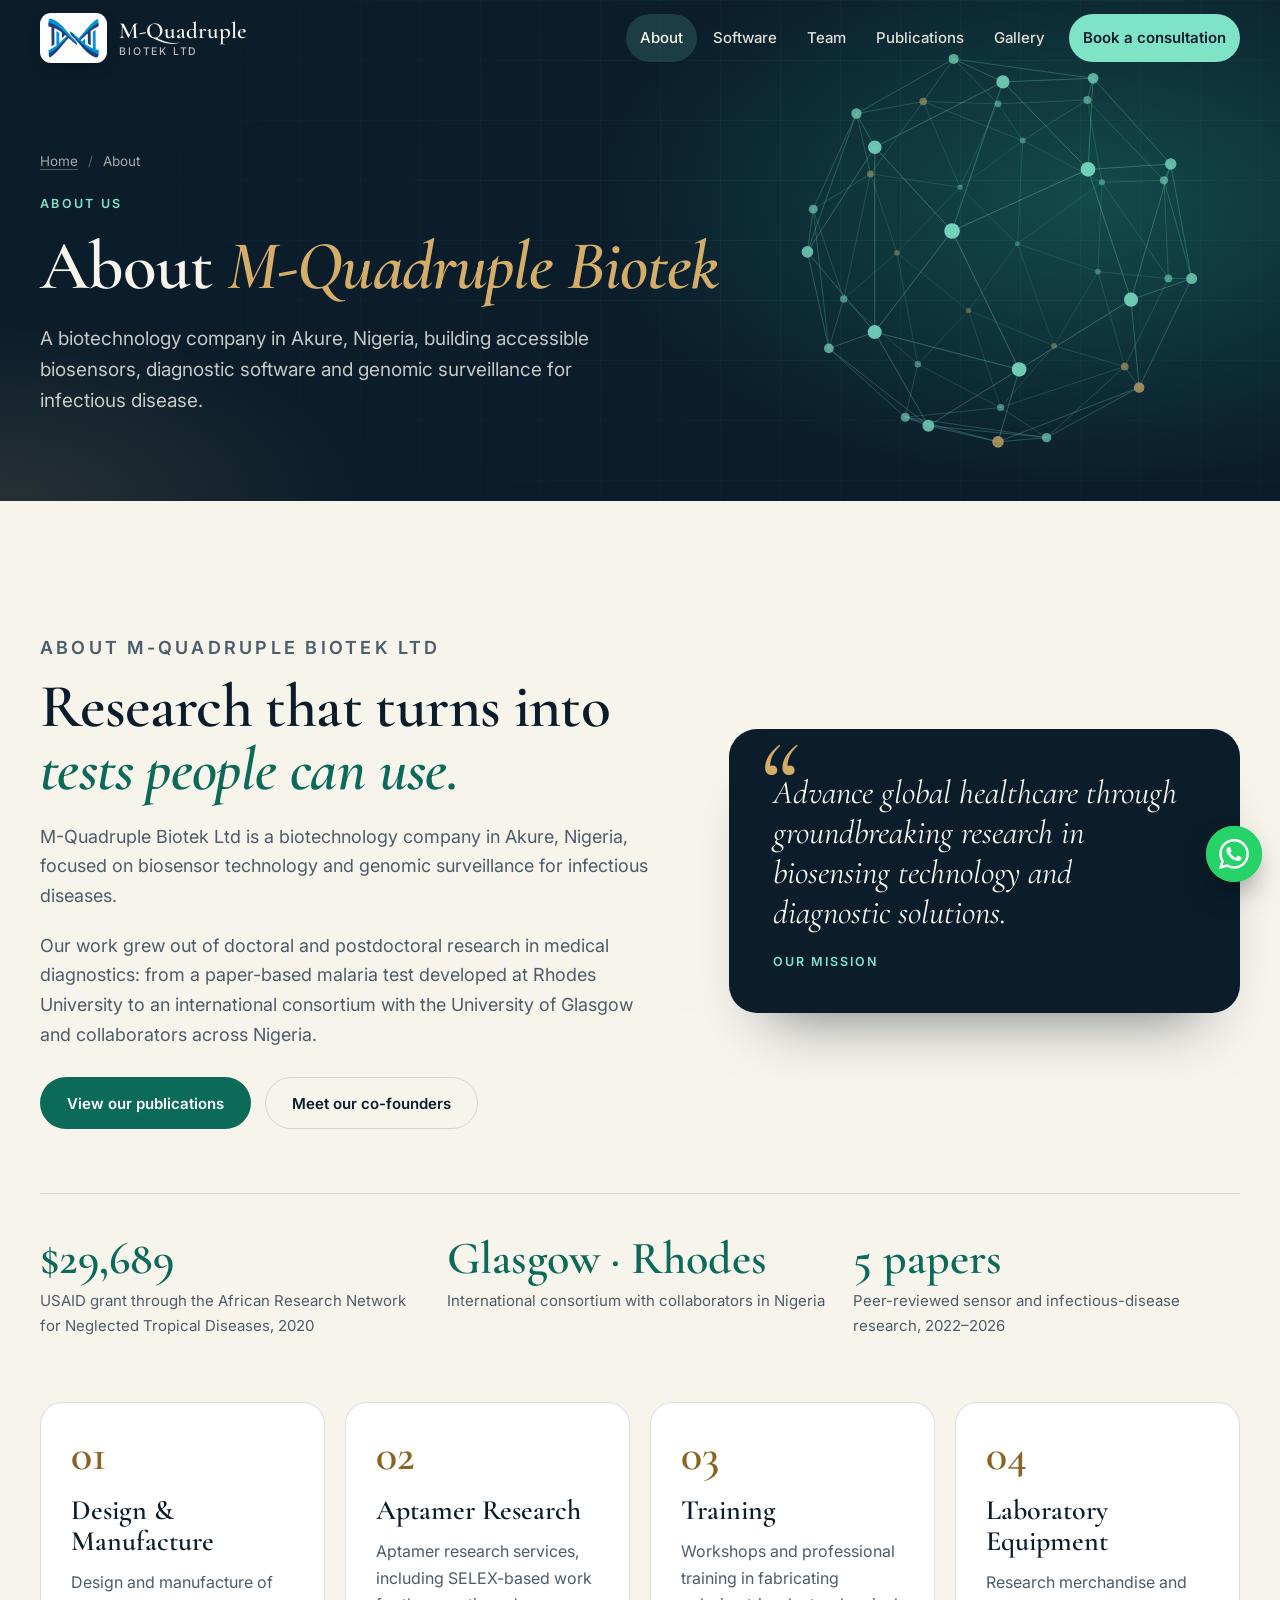
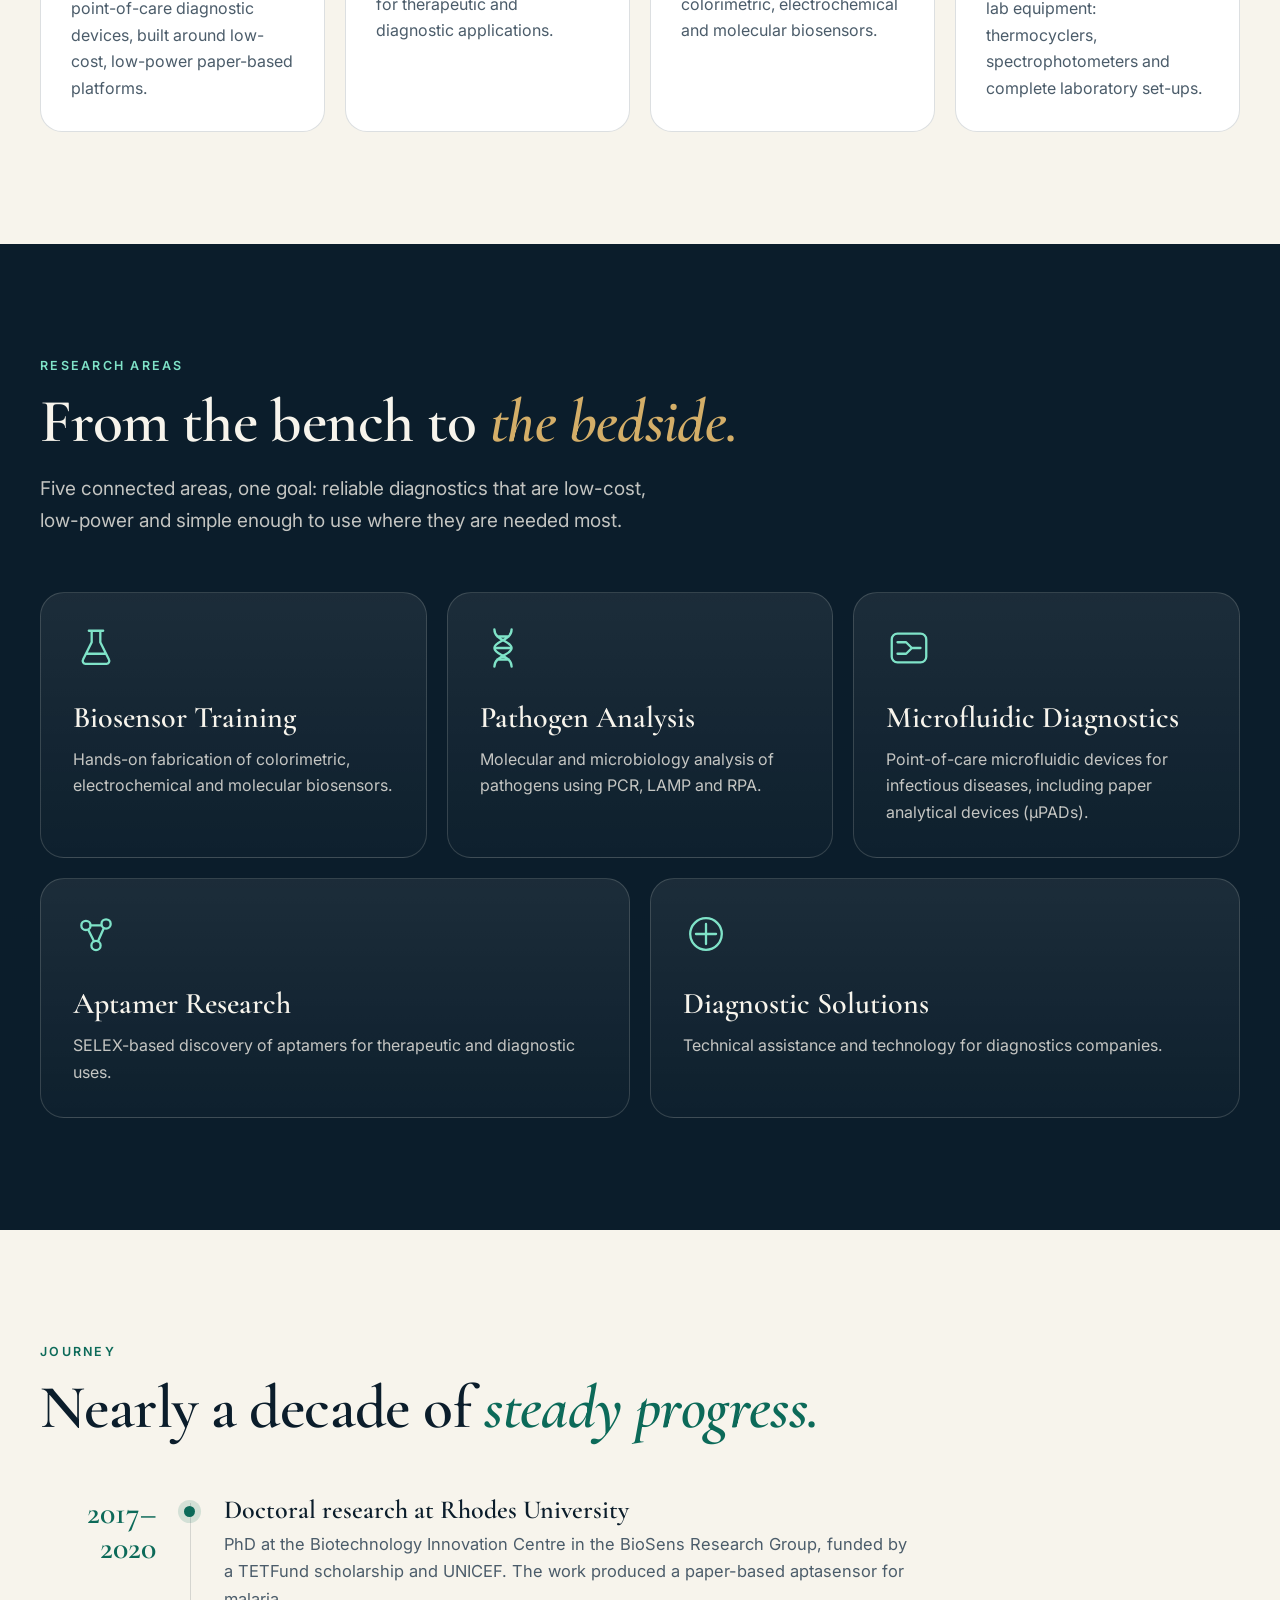
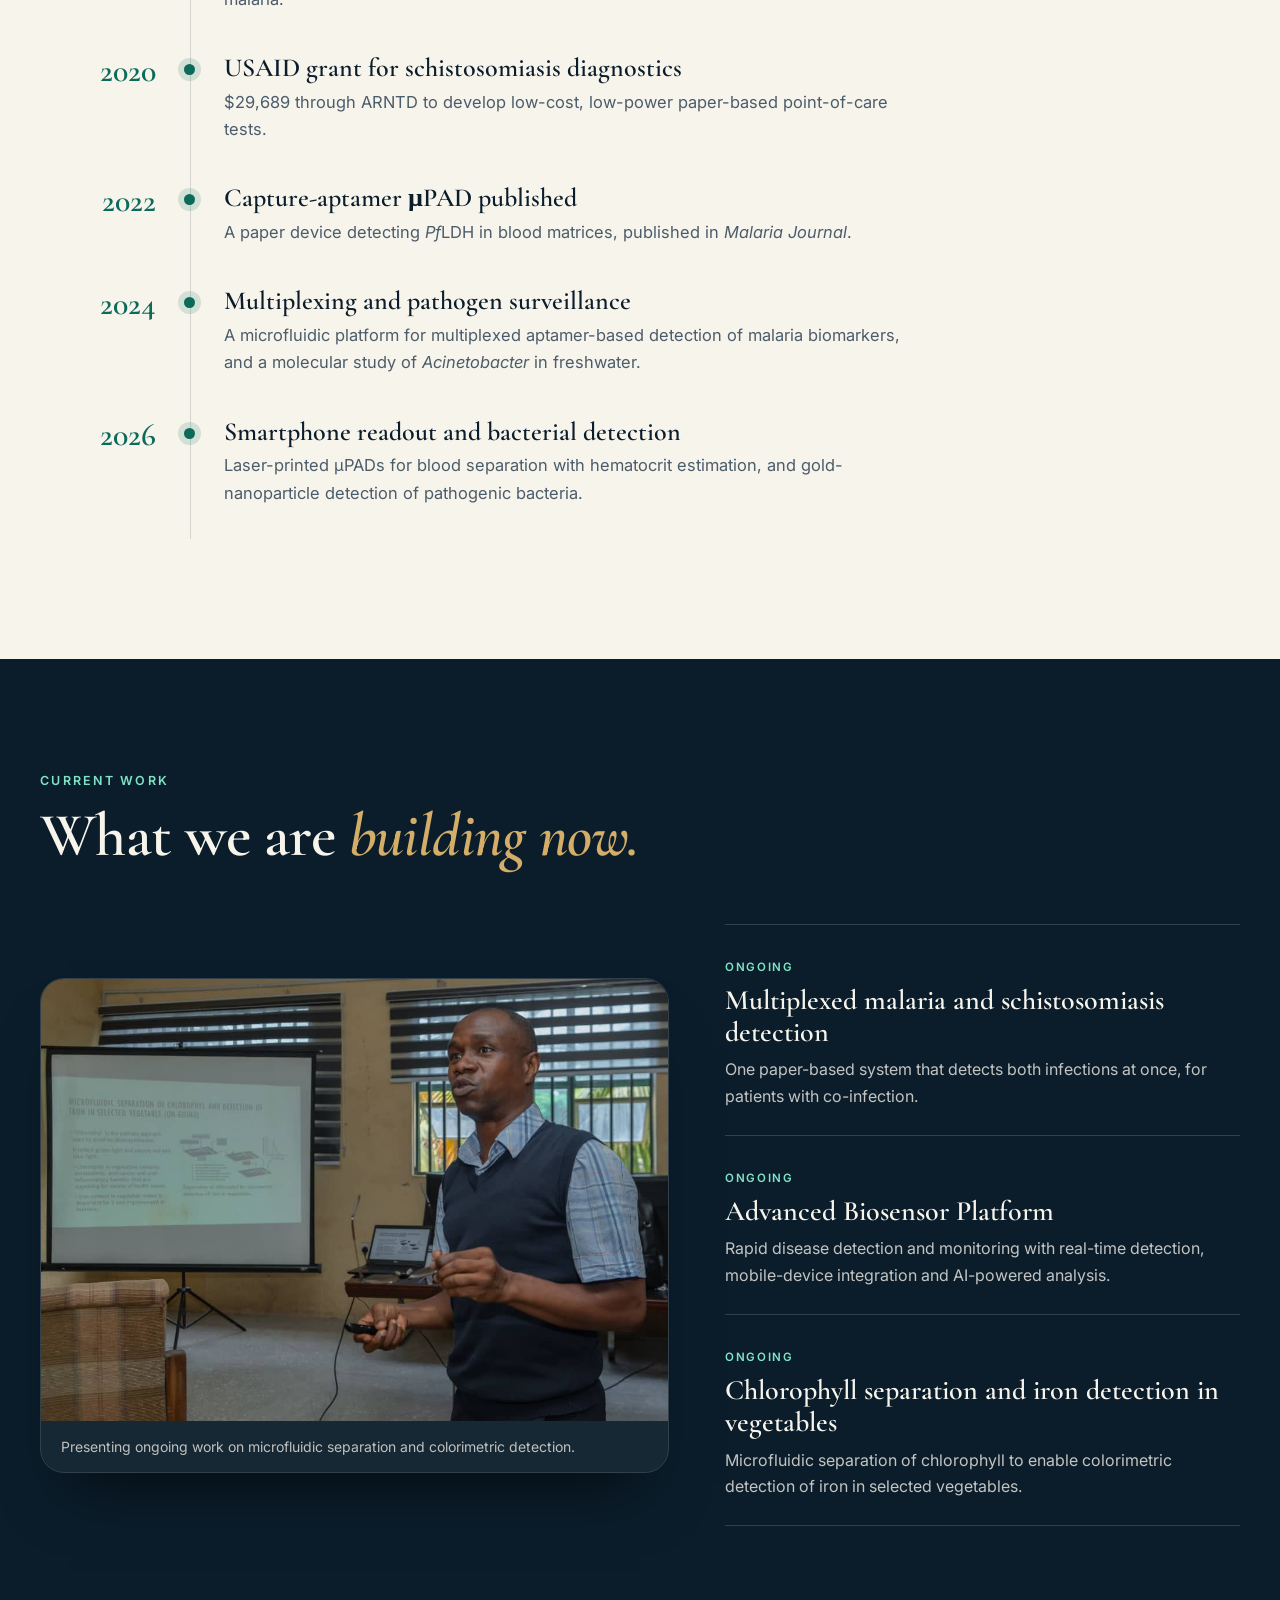
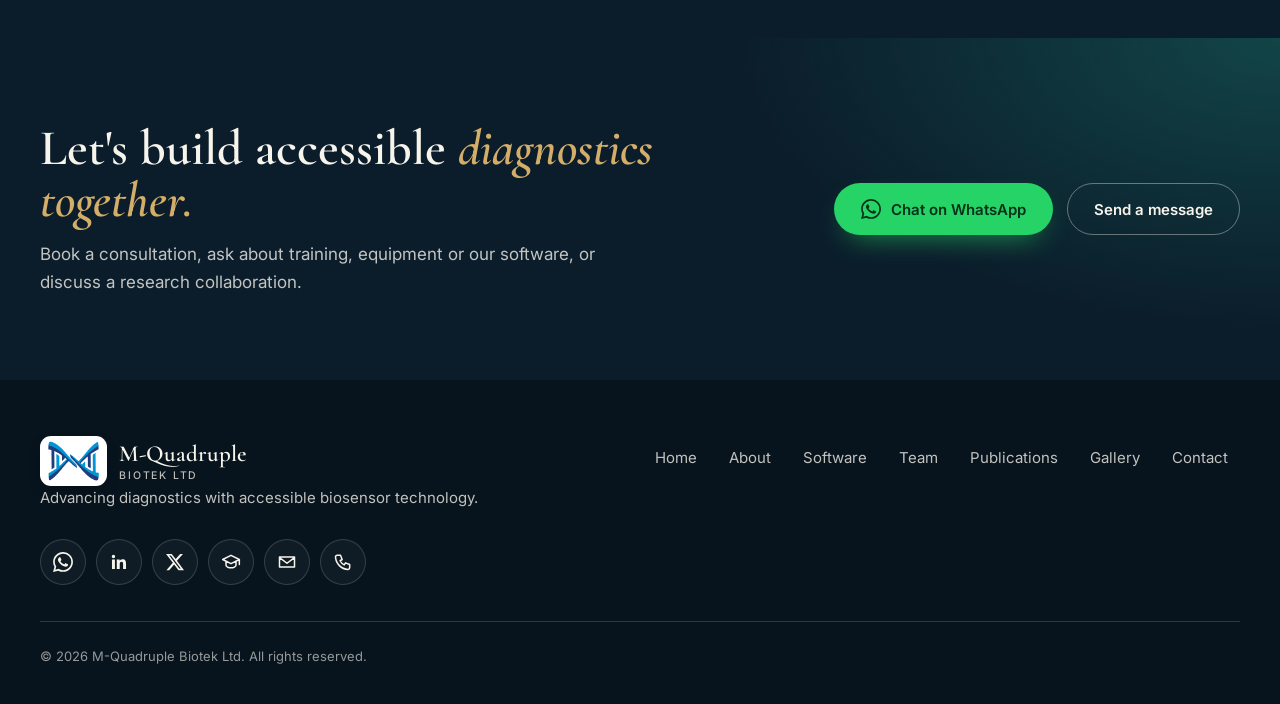
==== about.html @ 5971bba1 "Multi-page site: about, software, team, publications, gallery; co-founders and manager; shared edita" ====
<!doctype html>
<html lang="en" class="no-js">
<head>
<meta charset="utf-8">
<meta name="viewport" content="width=device-width, initial-scale=1">
<title>About us | M-Quadruple Biotek</title>
<meta name="description" content="About M-Quadruple Biotek Ltd: our mission, services, research areas, journey and current work.">
<meta property="og:type" content="website">
<meta property="og:title" content="About us | M-Quadruple Biotek">
<meta property="og:description" content="About M-Quadruple Biotek Ltd: our mission, services, research areas, journey and current work.">
<!-- For link previews, replace with the full address once your domain is live, e.g. https://yourdomain.com/assets/og-image.png -->
<meta property="og:image" content="assets/og-image.png">
<meta name="twitter:card" content="summary_large_image">
<meta name="theme-color" content="#0B1D2B">
<link rel="icon" href="assets/favicon.ico" sizes="any">
<link rel="icon" href="assets/favicon-32.png" type="image/png" sizes="32x32">
<link rel="icon" href="assets/favicon-192.png" type="image/png" sizes="192x192">
<link rel="apple-touch-icon" href="assets/apple-touch-icon.png">
<link rel="preconnect" href="https://fonts.googleapis.com">
<link rel="preconnect" href="https://fonts.gstatic.com" crossorigin>
<link rel="stylesheet" href="https://fonts.googleapis.com/css2?family=Cormorant+Garamond:ital,wght@0,500;0,600;0,700;1,500;1,600&family=Inter:wght@400;500;600;700&display=swap">
<link rel="stylesheet" href="css/styles.css">
<script src="js/site.js"></script>
<script src="js/main.js" defer></script>
</head>
<body>
<a class="skip" href="#main">Skip to content</a>
<!-- Header, footer and WhatsApp button are built from js/site.js -->
<header id="site-header"></header>
<main id="main">
<noscript><div class="wrap" style="padding:140px 0"><h1>M-Quadruple Biotek Ltd</h1><p>Please turn on JavaScript to view this site, or email mquadruplebiotek@gmail.com.</p></div></noscript>
<section class="page-hero">
  <canvas class="mol mol-hero" data-theme="dark" aria-hidden="true"></canvas>
  <div class="wrap">
    <p class="crumbs"><a href="index.html">Home</a> <span>/</span> About</p>
    <p class="eyebrow">About us</p>
    <h1>About <em>M-Quadruple Biotek</em></h1>
    <p class="sub">A biotechnology company in Akure, Nigeria, building accessible biosensors, diagnostic software and genomic surveillance for infectious disease.</p>
  </div>
</section>

<!-- ============ ABOUT ============ -->
<section class="sec" id="about">
  <div class="wrap">
    <div class="about-grid">
      <div class="copy rv">
        <p class="eyebrow">About M-Quadruple Biotek Ltd</p>
        <h2 class="h2">Research that turns into <em>tests people can use.</em></h2>
        <p>M-Quadruple Biotek Ltd is a biotechnology company in Akure, Nigeria, focused on biosensor technology and genomic surveillance for infectious diseases.</p>
        <p>Our work grew out of doctoral and postdoctoral research in medical diagnostics: from a paper-based malaria test developed at Rhodes University to an international consortium with the University of Glasgow and collaborators across Nigeria.</p>
        <div class="actions"><a class="btn btn-green" href="publications.html">View our publications</a><a class="btn btn-ghost" href="team.html">Meet our co-founders</a></div>
      </div>
      <div class="mission rv" style="--d:.1s">
        <blockquote>
          Advance global healthcare through groundbreaking research in biosensing technology and diagnostic solutions.
          <cite>Our mission</cite>
        </blockquote>
      </div>
    </div>

    <div class="stats rv">
      <div><b>$29,689</b><span>USAID grant through the African Research Network for Neglected Tropical Diseases, 2020</span></div>
      <div><b>Glasgow &middot; Rhodes</b><span>International consortium with collaborators in Nigeria</span></div>
      <div><b>5 papers</b><span>Peer-reviewed sensor and infectious-disease research, 2022&ndash;2026</span></div>
    </div>

    <div class="svc">
      <article class="sv rv"><div class="n">01</div><h3>Design &amp; Manufacture</h3><p>Design and manufacture of point-of-care diagnostic devices, built around low-cost, low-power paper-based platforms.</p></article>
      <article class="sv rv" style="--d:.08s"><div class="n">02</div><h3>Aptamer Research</h3><p>Aptamer research services, including SELEX-based work for therapeutic and diagnostic applications.</p></article>
      <article class="sv rv" style="--d:.16s"><div class="n">03</div><h3>Training</h3><p>Workshops and professional training in fabricating colorimetric, electrochemical and molecular biosensors.</p></article>
      <article class="sv rv" style="--d:.24s"><div class="n">04</div><h3>Laboratory Equipment</h3><p>Research merchandise and lab equipment: thermocyclers, spectrophotometers and complete laboratory set-ups.</p></article>
    </div>
  </div>
</section>

<!-- ============ RESEARCH ============ -->
<section class="sec dark" id="research">
  <div class="wrap">
    <p class="eyebrow rv">Research areas</p>
    <h2 class="h2 rv">From the bench to <em>the bedside.</em></h2>
    <p class="lead rv">Five connected areas, one goal: reliable diagnostics that are low-cost, low-power and simple enough to use where they are needed most.</p>

    <div class="rgrid">
      <article class="rc rv">
        <svg viewBox="0 0 32 32" aria-hidden="true"><path d="M11 4h10M13 4v8l-6 12a2 2 0 0 0 1.8 3h14.4a2 2 0 0 0 1.8-3l-6-12V4M9.5 20h13"/></svg>
        <h3>Biosensor Training</h3><p>Hands-on fabrication of colorimetric, electrochemical and molecular biosensors.</p>
      </article>
      <article class="rc rv" style="--d:.08s">
        <svg viewBox="0 0 32 32" aria-hidden="true"><path d="M10 3c0 8 12 8 12 13s-12 5-12 13M22 3c0 8-12 8-12 13s12 5 12 13M12 8h8M11 16h10M12 24h8"/></svg>
        <h3>Pathogen Analysis</h3><p>Molecular and microbiology analysis of pathogens using PCR, LAMP and RPA.</p>
      </article>
      <article class="rc rv" style="--d:.16s">
        <svg viewBox="0 0 32 32" aria-hidden="true"><rect x="4" y="6" width="24" height="20" rx="4"/><path d="M8 12h6l4 4h6M8 20h6l4-4"/></svg>
        <h3>Microfluidic Diagnostics</h3><p>Point-of-care microfluidic devices for infectious diseases, including paper analytical devices (&micro;PADs).</p>
      </article>
      <article class="rc rv">
        <svg viewBox="0 0 32 32" aria-hidden="true"><circle cx="9" cy="10" r="3.2"/><circle cx="23" cy="9" r="3.2"/><circle cx="16" cy="24" r="3.2"/><path d="M12.2 10h7.6M10.6 13l4 8M21.4 12l-4 9"/></svg>
        <h3>Aptamer Research</h3><p>SELEX-based discovery of aptamers for therapeutic and diagnostic uses.</p>
      </article>
      <article class="rc rv" style="--d:.1s">
        <svg viewBox="0 0 32 32" aria-hidden="true"><circle cx="16" cy="16" r="11"/><path d="M16 9v14M9 16h14"/></svg>
        <h3>Diagnostic Solutions</h3><p>Technical assistance and technology for diagnostics companies.</p>
      </article>
    </div>
  </div>
</section>

<!-- ============ JOURNEY ============ -->
<section class="sec" id="journey">
  <div class="wrap">
    <p class="eyebrow rv">Journey</p>
    <h2 class="h2 rv">Nearly a decade of <em>steady progress.</em></h2>

    <ol class="tl">
      <li class="rv"><div class="y">2017&ndash;2020</div><div class="t"><h3>Doctoral research at Rhodes University</h3><p>PhD at the Biotechnology Innovation Centre in the BioSens Research Group, funded by a TETFund scholarship and UNICEF. The work produced a paper-based aptasensor for malaria.</p></div></li>
      <li class="rv"><div class="y">2020</div><div class="t"><h3>USAID grant for schistosomiasis diagnostics</h3><p>$29,689 through ARNTD to develop low-cost, low-power paper-based point-of-care tests.</p></div></li>
      <li class="rv"><div class="y">2022</div><div class="t"><h3>Capture-aptamer &micro;PAD published</h3><p>A paper device detecting <em>Pf</em>LDH in blood matrices, published in <em>Malaria Journal</em>.</p></div></li>
      <li class="rv"><div class="y">2024</div><div class="t"><h3>Multiplexing and pathogen surveillance</h3><p>A microfluidic platform for multiplexed aptamer-based detection of malaria biomarkers, and a molecular study of <em>Acinetobacter</em> in freshwater.</p></div></li>
      <li class="rv"><div class="y">2026</div><div class="t"><h3>Smartphone readout and bacterial detection</h3><p>Laser-printed &micro;PADs for blood separation with hematocrit estimation, and gold-nanoparticle detection of pathogenic bacteria.</p></div></li>
    </ol>
  </div>
</section>

<!-- ============ CURRENT WORK ============ -->
<section class="sec dark" id="work">
  <div class="wrap">
    <p class="eyebrow rv">Current work</p>
    <h2 class="h2 rv">What we are <em>building now.</em></h2>

    <div class="work">
      <div class="shot rv">
        <figure>
          <img src="assets/images/research-presentation.jpg" alt="Presenting a talk on microfluidic separation of chlorophyll and detection of iron in vegetables" width="1080" height="761" loading="lazy">
          <figcaption>Presenting ongoing work on microfluidic separation and colorimetric detection.</figcaption>
        </figure>
      </div>
      <ul class="wk">
        <li class="rv"><span class="badge">Ongoing</span><h3>Multiplexed malaria and schistosomiasis detection</h3><p>One paper-based system that detects both infections at once, for patients with co-infection.</p></li>
        <li class="rv" style="--d:.08s"><span class="badge">Ongoing</span><h3>Advanced Biosensor Platform</h3><p>Rapid disease detection and monitoring with real-time detection, mobile-device integration and AI-powered analysis.</p></li>
        <li class="rv" style="--d:.16s"><span class="badge">Ongoing</span><h3>Chlorophyll separation and iron detection in vegetables</h3><p>Microfluidic separation of chlorophyll to enable colorimetric detection of iron in selected vegetables.</p></li>
      </ul>
    </div>
  </div>
</section>

<div id="cta"></div>
</main>
<footer id="site-footer"></footer>
</body>
</html>
---- css/styles.css ----
/* ==========================================================
   M-Quadruple Biotek · Dr A.M. Ogunmolasuyi & Dr Mary A. Adewoyin
   One stylesheet, no frameworks. Colours live in :root below.
   ========================================================== */
:root{
  --ink:#0B1D2B; --ink-2:#12293A;
  --paper:#F7F4EC; --paper-2:#EFEAE0;
  --green:#0C6A59; --mint:#7FE3C8; --gold:#D4AE68; --gold-d:#8A6420;
  --muted:#4B5C6A;
  --line:rgba(11,29,43,.14); --line-l:rgba(247,244,236,.16);
  --serif:'Cormorant Garamond','Iowan Old Style',Georgia,serif;
  --sans:'Inter',system-ui,-apple-system,'Segoe UI',Roboto,sans-serif;
  --max:1200px;
}
*,*::before,*::after{box-sizing:border-box}
html{scroll-behavior:smooth;-webkit-text-size-adjust:100%}
body{margin:0;background:var(--paper);color:var(--ink);font-family:var(--sans);font-size:17px;line-height:1.65;-webkit-font-smoothing:antialiased}
img{max-width:100%;display:block}
a{color:inherit}
h1,h2,h3,p,figure,ul,ol,blockquote{margin:0}
ul,ol{padding:0;list-style:none}
section[id]{scroll-margin-top:72px}
.skip{position:absolute;left:-999px;top:8px;z-index:100;background:var(--mint);color:var(--ink);padding:10px 16px;border-radius:8px;font-weight:600}
.skip:focus{left:8px}
:focus-visible{outline:3px solid var(--gold);outline-offset:3px;border-radius:6px}
.wrap{width:min(var(--max),100% - 48px);margin-inline:auto}

/* ---------- header ---------- */
.site-header{position:fixed;inset:0 0 auto 0;z-index:50;color:var(--paper);transition:background .3s,color .3s,box-shadow .3s}
.site-header.solid{background:rgba(247,244,236,.93);backdrop-filter:saturate(1.4) blur(12px);-webkit-backdrop-filter:saturate(1.4) blur(12px);color:var(--ink);box-shadow:0 1px 0 var(--line)}
.bar{display:flex;align-items:center;justify-content:space-between;gap:24px;height:76px}
.brand{display:flex;align-items:center;gap:12px;text-decoration:none;font-family:var(--serif);font-weight:600;font-size:23px;line-height:1.05}
.brand img{width:auto;height:40px;box-sizing:content-box;background:#fff;border-radius:11px;padding:5px 8px;box-shadow:0 6px 16px -8px rgba(0,0,0,.5)}
.brand small{display:block;font-family:var(--sans);font-weight:500;font-size:10.5px;letter-spacing:.17em;text-transform:uppercase;opacity:.75;margin-top:3px}
.nav{display:flex;align-items:center;gap:2px}
.nav a{white-space:nowrap;text-decoration:none;font-size:15px;font-weight:500;padding:12px 14px;border-radius:999px;opacity:.9;transition:opacity .2s,background .2s}
.nav a:hover{opacity:1;background:rgba(127,227,200,.18)}
.nav a.cta{background:var(--mint);color:var(--ink);font-weight:600;margin-left:8px;opacity:1}
.site-header.solid .nav a.cta{background:var(--green);color:#fff}
.menu-btn{display:none;width:48px;height:48px;border-radius:50%;border:1px solid currentColor;background:transparent;color:inherit;cursor:pointer;align-items:center;justify-content:center;flex-direction:column;gap:5px}
.menu-btn span{display:block;width:20px;height:2px;background:currentColor;border-radius:2px}
@media(max-width:1120px){
  .menu-btn{display:inline-flex}
  .nav{position:fixed;inset:76px 0 auto 0;flex-direction:column;align-items:stretch;background:var(--ink);padding:14px 24px 28px;gap:2px;opacity:0;transform:translateY(-8px);pointer-events:none;transition:opacity .25s,transform .25s;border-bottom:1px solid var(--line-l)}
  .nav.open{opacity:1;transform:none;pointer-events:auto}
  .nav a{color:var(--paper);font-size:17px;padding:15px 12px}
  .nav a.cta{margin:10px 0 0;text-align:center}
  .site-header.solid .nav a.cta{background:var(--mint);color:var(--ink)}
}

/* ---------- shared ---------- */
.btn{display:inline-flex;align-items:center;justify-content:center;gap:10px;min-height:52px;padding:0 26px;border-radius:999px;font:600 15px var(--sans);text-decoration:none;border:1px solid transparent;cursor:pointer;transition:transform .25s,background .25s,border-color .25s,color .25s}
.btn:hover{transform:translateY(-2px)}
.btn-mint{background:var(--mint);color:var(--ink)}
.btn-line{border-color:rgba(247,244,236,.38);color:var(--paper)}
.btn-line:hover{border-color:var(--mint)}
.btn-green{background:var(--green);color:#fff}
.btn-ghost{border-color:var(--line);color:var(--ink)}
.btn-ghost:hover{border-color:var(--green);color:var(--green)}
.sec{padding:112px 0}
.eyebrow{font-size:12.5px;font-weight:600;letter-spacing:.18em;text-transform:uppercase;color:var(--green)}
.hero .eyebrow,.dark .eyebrow{color:var(--mint)}
.h2{font-family:var(--serif);font-weight:600;font-size:clamp(38px,4.8vw,64px);line-height:1.02;letter-spacing:-.01em;margin-top:14px;max-width:820px}
.h2 em{font-style:italic;color:var(--green)}
.dark .h2 em{color:var(--gold)}
.lead{font-size:19px;color:var(--muted);max-width:640px;margin-top:20px}
.dark .lead{color:rgba(247,244,236,.78)}
.dark{background:var(--ink);color:var(--paper)}
.alt{background:var(--paper-2)}
.rv{opacity:0;transform:translateY(26px);transition:opacity .8s cubic-bezier(.2,.7,.2,1),transform .8s cubic-bezier(.2,.7,.2,1);transition-delay:var(--d,0s)}
.rv.in,.no-js .rv{opacity:1;transform:none}

/* ---------- hero ---------- */
.hero{position:relative;isolation:isolate;overflow:hidden;color:var(--paper);padding:150px 0 96px;background:radial-gradient(60% 70% at 80% 42%,rgba(31,143,122,.38),transparent 70%),radial-gradient(40% 50% at 6% 100%,rgba(212,174,104,.16),transparent 70%),var(--ink)}
.hero::before{content:"";position:absolute;inset:0;z-index:-1;background-image:linear-gradient(rgba(127,227,200,.07) 1px,transparent 1px),linear-gradient(90deg,rgba(127,227,200,.07) 1px,transparent 1px);background-size:60px 60px;-webkit-mask-image:radial-gradient(70% 70% at 65% 45%,#000,transparent);mask-image:radial-gradient(70% 70% at 65% 45%,#000,transparent)}
.hero-grid{display:grid;grid-template-columns:minmax(0,1.05fr) minmax(0,.95fr);gap:40px;align-items:center}
.hero h1{font-family:var(--serif);font-weight:600;font-size:clamp(46px,6.2vw,92px);line-height:.96;letter-spacing:-.015em;margin-top:22px}
.hero h1 em{font-style:italic;color:var(--gold)}
.hero .sub{font-size:19px;max-width:560px;margin-top:26px;color:rgba(247,244,236,.82)}
.actions{display:flex;flex-wrap:wrap;gap:14px;margin-top:36px}
.facts{display:flex;flex-wrap:wrap;gap:10px;margin-top:40px}
.facts li{font-size:13px;padding:9px 16px;border:1px solid var(--line-l);border-radius:999px;color:rgba(247,244,236,.85);background:rgba(255,255,255,.04)}
.stage{position:relative;height:580px;perspective:1300px}
.sway{position:absolute;inset:0;transform-style:preserve-3d;animation:sway 14s ease-in-out infinite}
.stack{position:absolute;inset:0;transform-style:preserve-3d;transform:rotateX(calc(6deg + var(--rx,0deg))) rotateY(calc(-14deg + var(--ry,0deg)));transition:transform .25s ease-out}
.card3{position:absolute;width:44%;aspect-ratio:3/4;border-radius:22px;overflow:hidden;border:1px solid rgba(255,255,255,.2);box-shadow:0 40px 60px -22px rgba(0,0,0,.65);background:var(--ink-2)}
.card3 .bob,.card3 img{width:100%;height:100%}
.card3 img{object-fit:cover}
.bob{animation:bob 7s ease-in-out infinite}
.k1{left:0;top:14%;transform:translateZ(-70px) rotateZ(-5deg)}
.k2{left:27%;top:2%;width:47%;transform:translateZ(100px)}
.k2 .bob{animation-delay:-2.4s}
.k3{right:0;top:24%;transform:translateZ(-25px) rotateZ(5deg)}
.k3 .bob{animation-delay:-4.6s}
.ring{position:absolute;left:50%;top:50%;width:90%;aspect-ratio:1;margin:-45% 0 0 -45%;border-radius:50%;border:1px solid rgba(127,227,200,.4);transform:translateZ(-180px);animation:ring 6s ease-out infinite}
.ring.r2{animation-delay:-3s}
.chip3{position:absolute;transform:translateZ(170px)}
.chip3 span{display:inline-flex;align-items:center;gap:10px;padding:11px 18px;border-radius:999px;font-size:13.5px;font-weight:500;color:var(--paper);background:rgba(11,29,43,.78);border:1px solid rgba(255,255,255,.2);backdrop-filter:blur(8px);-webkit-backdrop-filter:blur(8px);animation:bob 6s ease-in-out infinite;white-space:nowrap}
.chip3 span::before{content:"";width:8px;height:8px;border-radius:50%;background:var(--mint);box-shadow:0 0 12px var(--mint)}
.cA{left:2%;top:6%}.cB{right:0;top:58%}.cB span{animation-delay:-2s}.cC{left:8%;bottom:4%}.cC span{animation-delay:-4s}
@keyframes bob{0%,100%{transform:translateY(-8px)}50%{transform:translateY(12px)}}
@keyframes sway{0%,100%{transform:rotateY(-6deg)}50%{transform:rotateY(7deg)}}
@keyframes ring{0%{opacity:.8;scale:.55}100%{opacity:0;scale:1.25}}
@media(max-width:900px){
  .hero{padding:118px 0 72px}
  .hero-grid{grid-template-columns:1fr;gap:12px}
  .stage{height:470px}
  .card3{width:46%}
  .cA{left:10%;top:4%}
  .cC{left:14%}
}

/* ---------- marquee ---------- */
.strip{background:var(--ink-2);color:var(--paper);border-block:1px solid var(--line-l);overflow:hidden;padding:20px 0}
.strip-track{display:flex;width:max-content;animation:slide 44s linear infinite}
.strip:hover .strip-track{animation-play-state:paused}
.strip-track span{display:inline-flex;align-items:center;gap:44px;padding-right:44px;font-family:var(--serif);font-size:27px;font-style:italic;white-space:nowrap}
.strip-track span::after{content:"";width:7px;height:7px;border-radius:50%;background:var(--mint)}
@keyframes slide{to{transform:translateX(-50%)}}

/* ---------- about ---------- */
.about-grid{display:grid;grid-template-columns:minmax(0,1.1fr) minmax(0,.9fr);gap:64px;align-items:center}
.about-grid p+p{margin-top:16px}
.about-grid .copy p{color:var(--muted);font-size:18px;margin-top:20px}
.mission{perspective:1200px}
.mission blockquote{padding:44px;border-radius:28px;background:var(--ink);color:var(--paper);font-family:var(--serif);font-size:clamp(26px,2.6vw,34px);line-height:1.2;font-style:italic;transform:rotateX(var(--rx,0deg)) rotateY(var(--ry,0deg));transition:transform .3s ease-out;box-shadow:0 40px 60px -40px rgba(11,29,43,.6);position:relative}
.mission blockquote::before{content:"\201C";position:absolute;top:-6px;left:26px;font-size:120px;color:var(--gold);line-height:1}
.mission cite{display:block;margin-top:22px;font:600 12.5px var(--sans);letter-spacing:.16em;text-transform:uppercase;font-style:normal;color:var(--mint)}
.stats{display:grid;grid-template-columns:repeat(3,minmax(0,1fr));gap:20px;margin-top:64px;padding-top:40px;border-top:1px solid var(--line)}
.stats b{display:block;font-family:var(--serif);font-size:clamp(34px,3.6vw,48px);color:var(--green);line-height:1.05;font-weight:600}
.stats span{display:block;margin-top:6px;color:var(--muted);font-size:15px}
.svc{display:grid;grid-template-columns:repeat(auto-fit,minmax(230px,1fr));gap:20px;margin-top:64px;perspective:1000px}
.sv{padding:30px;border-radius:22px;background:#fff;border:1px solid var(--line);transition:transform .35s,box-shadow .35s}
.sv:hover{transform:translateY(-8px) rotateX(4deg);box-shadow:0 30px 50px -30px rgba(11,29,43,.35)}
.sv .n{font-family:var(--serif);font-size:44px;color:var(--gold-d);line-height:1;font-weight:600}
.sv h3{font-family:var(--serif);font-size:28px;line-height:1.1;margin-top:18px;font-weight:600}
.sv p{color:var(--muted);margin-top:12px;font-size:16px}
@media(max-width:900px){.about-grid{grid-template-columns:1fr;gap:40px}.stats{grid-template-columns:1fr;gap:28px}}

/* ---------- people ---------- */
.people{display:grid;grid-template-columns:repeat(2,minmax(0,1fr));gap:32px;margin-top:56px;perspective:1400px}
.person{background:#fff;border:1px solid var(--line);border-radius:28px;overflow:hidden;display:flex;flex-direction:column;transform:rotateX(var(--rx,0deg)) rotateY(var(--ry,0deg));transition:transform .3s ease-out,box-shadow .3s;box-shadow:0 30px 60px -40px rgba(11,29,43,.35)}
.person .ph{aspect-ratio:4/4.2;overflow:hidden;background:var(--ink)}
.person .ph img{width:100%;height:100%;object-fit:cover}
.person .body{padding:32px 32px 36px;display:flex;flex-direction:column;flex:1}
.person h3{font-family:var(--serif);font-size:40px;line-height:1.04;font-weight:600}
.role{color:var(--green);font-weight:600;font-size:12.5px;letter-spacing:.14em;text-transform:uppercase;margin-top:12px}
.person p{color:var(--muted);margin-top:16px;font-size:16.5px}
.tags{display:flex;flex-wrap:wrap;gap:8px;margin-top:20px}
.tags li{font-size:12.5px;padding:6px 12px;border-radius:999px;background:var(--paper-2);color:var(--ink-2);font-weight:500}
.links{display:flex;flex-wrap:wrap;gap:10px;margin-top:auto;padding-top:26px}
.links a{display:inline-flex;align-items:center;min-height:44px;padding:0 18px;border-radius:999px;border:1px solid var(--line);font-weight:600;font-size:14px;text-decoration:none;transition:border-color .2s,color .2s}
.links a:hover{border-color:var(--green);color:var(--green)}
@media(max-width:900px){.people{grid-template-columns:1fr}}

/* ---------- research ---------- */
.rgrid{display:grid;grid-template-columns:repeat(6,minmax(0,1fr));gap:20px;margin-top:56px;perspective:1000px}
.rc{grid-column:span 2;padding:32px;border-radius:24px;border:1px solid var(--line-l);background:linear-gradient(180deg,rgba(255,255,255,.07),rgba(255,255,255,.015));transition:transform .4s,border-color .4s}
.rc:nth-child(n+4){grid-column:span 3}
.rc:hover{transform:translateY(-8px) rotateX(4deg);border-color:rgba(127,227,200,.55)}
.rc svg{width:46px;height:46px;stroke:var(--mint);fill:none;stroke-width:1.6;stroke-linecap:round;stroke-linejoin:round}
.rc h3{font-family:var(--serif);font-size:30px;font-weight:600;margin-top:22px;line-height:1.1}
.rc p{color:rgba(247,244,236,.78);margin-top:12px;font-size:16px}
@media(max-width:900px){.rgrid{grid-template-columns:repeat(2,minmax(0,1fr))}.rc,.rc:nth-child(n+4){grid-column:span 1}.rc:last-child{grid-column:span 2}}
@media(max-width:600px){.rgrid{grid-template-columns:1fr}.rc:last-child{grid-column:auto}}

/* ---------- timeline ---------- */
.tl{position:relative;margin-top:56px}
.tl::before{content:"";position:absolute;left:150px;top:8px;bottom:8px;width:1px;background:var(--line)}
.tl li{display:grid;grid-template-columns:150px minmax(0,1fr);padding-bottom:40px}
.tl .y{font-family:var(--serif);font-size:32px;font-weight:600;color:var(--green);line-height:1.1;padding-right:34px;text-align:right}
.tl .t{position:relative;padding-left:34px;max-width:720px}
.tl .t::before{content:"";position:absolute;left:-6px;top:11px;width:11px;height:11px;border-radius:50%;background:var(--green);box-shadow:0 0 0 6px rgba(12,106,89,.15)}
.tl h3{font-family:var(--serif);font-size:26px;line-height:1.15;font-weight:600}
.tl p{color:var(--muted);margin-top:6px;font-size:16.5px}
@media(max-width:700px){
  .tl::before{left:5px}
  .tl li{grid-template-columns:1fr;padding-left:30px;gap:6px}
  .tl .y{text-align:left;padding:0;font-size:28px}
  .tl .t{padding-left:0}
  .tl .t::before{left:-30px}
}

/* ---------- publications ---------- */
.filters{display:flex;flex-wrap:wrap;align-items:center;gap:10px;margin-top:32px}
.chip{min-height:44px;padding:0 20px;border-radius:999px;border:1px solid var(--line);background:transparent;color:var(--ink);font:600 14px var(--sans);cursor:pointer;transition:background .2s,color .2s,border-color .2s}
.chip:hover{border-color:var(--green)}
.chip[aria-pressed="true"]{background:var(--ink);color:var(--paper);border-color:var(--ink)}
.count{margin-left:auto;font-size:14px;color:var(--muted)}
.pubs{margin-top:28px;border-top:1px solid var(--line)}
.pub{display:grid;grid-template-columns:96px minmax(0,1fr) auto;gap:28px;align-items:start;padding:30px 0;border-bottom:1px solid var(--line)}
.pub[hidden]{display:none}
.pub .yr{font-family:var(--serif);font-size:40px;font-weight:600;color:var(--green);line-height:1}
.pub h3{font-family:var(--serif);font-size:26px;line-height:1.2;font-weight:600}
.pub .au{color:var(--muted);font-size:15px;margin-top:10px}
.pub .au b{color:var(--ink);font-weight:600}
.pub .jr{font-size:15px;font-style:italic;margin-top:6px}
.pub .tags{margin-top:14px}
.pub .tags li{background:#fff;border:1px solid var(--line)}
.pub .btn{min-height:44px;padding:0 20px;font-size:14px}
.more{margin-top:36px}
@media(max-width:760px){.pub{grid-template-columns:1fr;gap:12px}}

/* ---------- current work ---------- */
.work{display:grid;grid-template-columns:minmax(0,1.1fr) minmax(0,.9fr);gap:56px;align-items:center;margin-top:56px}
.shot{perspective:1200px}
.shot figure{border-radius:24px;overflow:hidden;border:1px solid var(--line-l);transform:rotateX(var(--rx,0deg)) rotateY(var(--ry,0deg));transition:transform .3s ease-out;box-shadow:0 40px 60px -30px rgba(0,0,0,.6)}
.shot img{width:100%;height:auto}
.shot figcaption{padding:14px 20px;font-size:14px;color:rgba(247,244,236,.75);background:rgba(255,255,255,.05)}
.wk li{padding:26px 0;border-top:1px solid var(--line-l)}
.wk li:last-child{border-bottom:1px solid var(--line-l)}
.wk h3{font-family:var(--serif);font-size:28px;line-height:1.15;font-weight:600}
.wk p{margin-top:8px;color:rgba(247,244,236,.78);font-size:16px}
.badge{display:inline-block;margin-bottom:10px;font:600 11.5px var(--sans);letter-spacing:.14em;text-transform:uppercase;color:var(--mint)}
@media(max-width:900px){.work{grid-template-columns:1fr;gap:36px}}

/* ---------- gallery ---------- */
.gal{display:grid;grid-template-columns:repeat(4,minmax(0,1fr));grid-auto-rows:250px;grid-auto-flow:dense;gap:14px;margin-top:48px}
.gt{position:relative;border:0;padding:0;border-radius:20px;overflow:hidden;cursor:zoom-in;background:var(--paper-2)}
.gt img{width:100%;height:100%;object-fit:cover;transition:transform .8s cubic-bezier(.2,.7,.2,1)}
.gt:hover img{transform:scale(1.06)}
.gt span{position:absolute;left:12px;right:12px;bottom:12px;padding:8px 12px;border-radius:12px;font-size:13px;font-weight:500;color:#fff;text-align:left;background:rgba(11,29,43,.74);opacity:0;transform:translateY(8px);transition:opacity .3s,transform .3s}
.gt:hover span,.gt:focus-visible span{opacity:1;transform:none}
@media(hover:none){.gt span{opacity:1;transform:none}}
.w2{grid-column:span 2}.w3{grid-column:span 3}.r2{grid-row:span 2}
@media(max-width:900px){.gal{grid-template-columns:repeat(2,minmax(0,1fr));grid-auto-rows:210px}.w3{grid-column:span 2}}
dialog.lb{border:0;padding:0;background:transparent;max-width:min(94vw,1100px);max-height:92vh;overflow:visible;color:#fff}
dialog.lb::backdrop{background:rgba(5,12,19,.88)}
.lb figure img{max-height:78vh;width:auto;margin:auto;border-radius:16px}
.lb figcaption{text-align:center;margin-top:14px;font-size:15px}
.lb-x{position:absolute;top:-56px;right:0;width:48px;height:48px;border-radius:50%;border:1px solid rgba(255,255,255,.4);background:transparent;color:#fff;font-size:26px;line-height:1;cursor:pointer}

/* ---------- contact ---------- */
.contact-grid{display:grid;grid-template-columns:minmax(0,1fr) minmax(0,1fr);gap:64px;align-items:start}
.cl{margin-top:36px;display:grid;gap:22px}
.cl dt{font:600 12px var(--sans);letter-spacing:.16em;text-transform:uppercase;color:var(--mint)}
.cl dd{margin:4px 0 0;font-size:18px}
.cl a{text-decoration:none;border-bottom:1px solid rgba(247,244,236,.3)}
.cl a:hover{border-color:var(--mint)}
.form{display:grid;gap:16px;padding:32px;border-radius:26px;background:rgba(255,255,255,.05);border:1px solid var(--line-l)}
.form label{display:grid;gap:8px;font-size:14px;font-weight:500;color:rgba(247,244,236,.88)}
.form input,.form select,.form textarea{font:inherit;font-size:16px;color:var(--paper);background:rgba(5,12,19,.55);border:1px solid rgba(247,244,236,.24);border-radius:14px;padding:14px 16px;min-height:50px;width:100%}
.form textarea{min-height:140px;resize:vertical}
.form select option{color:#111}
.form input:focus,.form select:focus,.form textarea:focus{border-color:var(--mint);outline:none}
.note{font-size:14px;color:rgba(247,244,236,.7);min-height:1.2em}
@media(max-width:900px){.contact-grid{grid-template-columns:1fr;gap:44px}}

/* ---------- footer ---------- */
.foot{background:#07131D;color:rgba(247,244,236,.78);padding:56px 0 36px;font-size:15px}
.foot-top{display:flex;flex-wrap:wrap;gap:28px 56px;justify-content:space-between}
.foot .brand{color:var(--paper)}
.foot nav{display:flex;flex-wrap:wrap;gap:4px 8px}
.foot nav a{text-decoration:none;padding:10px 12px;border-radius:999px}
.foot nav a:hover{color:var(--mint)}
.foot .copy{margin-top:36px;padding-top:24px;border-top:1px solid var(--line-l);font-size:13px;color:rgba(247,244,236,.6)}

/* ---------- software ---------- */
.software{background:radial-gradient(50% 40% at 100% 0%,rgba(127,227,200,.2),transparent 70%),radial-gradient(40% 30% at 0% 60%,rgba(212,174,104,.12),transparent 70%),var(--paper)}
.sw-head{display:flex;align-items:center;justify-content:space-between;gap:32px}
.helix{width:260px;height:230px;flex:none;margin:-20px 0}
.sw-list{display:grid;gap:96px;margin-top:64px}
.sw{display:grid;grid-template-columns:minmax(0,.92fr) minmax(0,1.08fr);gap:64px;align-items:center}
.sw.flip{grid-template-columns:minmax(0,1.08fr) minmax(0,.92fr)}
.sw.flip .sw-copy{order:2}
.sw-meta{display:flex;flex-wrap:wrap;align-items:center;gap:12px 14px}
.pill{display:inline-flex;align-items:center;gap:8px;font:700 11.5px var(--sans);letter-spacing:.14em;text-transform:uppercase;padding:7px 14px;border-radius:999px;background:var(--ink);color:var(--mint)}
.pill::before{content:"";width:7px;height:7px;border-radius:50%;background:var(--mint)}
.pill-hot{background:var(--green);color:#fff}
.pill-hot::before{background:#fff}
.kick{font-size:13px;font-weight:600;letter-spacing:.06em;color:var(--gold-d)}
.sw h3{font-family:var(--serif);font-weight:600;font-size:clamp(38px,4.2vw,56px);line-height:1;letter-spacing:-.01em;margin-top:18px}
.sw-tag{font-family:var(--serif);font-style:italic;font-size:24px;line-height:1.25;color:var(--green);margin-top:14px}
.sw-desc{color:var(--muted);margin-top:16px;font-size:17px}
.checks{display:grid;gap:12px;margin-top:24px}
.checks li{position:relative;padding-left:32px;font-size:15.5px;line-height:1.5;color:var(--ink-2)}
.checks li::before{content:"";position:absolute;left:0;top:2px;width:20px;height:20px;border-radius:50%;background:rgba(12,106,89,.12) url("data:image/svg+xml,%3Csvg xmlns='http://www.w3.org/2000/svg' viewBox='0 0 16 16'%3E%3Cpath d='M4 8.5l2.8 2.6L12 5.5' fill='none' stroke='%230C6A59' stroke-width='2' stroke-linecap='round' stroke-linejoin='round'/%3E%3C/svg%3E") center/14px no-repeat}
.sw-aud{margin-top:22px;font-size:15px;color:var(--muted)}
.sw-aud b{color:var(--ink);font-weight:600}
.sw-note{margin-top:10px;font-size:14px;color:var(--gold-d);font-weight:500}
.sw .actions{margin-top:28px}
.sw-shot{perspective:1400px}
.browser{display:block;text-decoration:none;border-radius:18px;overflow:hidden;background:var(--ink);border:1px solid rgba(11,29,43,.5);box-shadow:0 50px 80px -34px rgba(11,29,43,.6),0 0 0 8px rgba(11,29,43,.05);transform:rotateX(var(--rx,0deg)) rotateY(calc(-4deg + var(--ry,0deg)));transition:transform .3s ease-out}
.sw.flip .browser{transform:rotateX(var(--rx,0deg)) rotateY(calc(4deg + var(--ry,0deg)))}
.bbar{display:flex;align-items:center;gap:7px;padding:12px 16px;background:#0A1824;border-bottom:1px solid rgba(255,255,255,.08)}
.bbar i{width:11px;height:11px;border-radius:50%}
.bbar i:nth-child(1){background:#E5645B}.bbar i:nth-child(2){background:#E8B84D}.bbar i:nth-child(3){background:#58C26B}
.bbar .url{margin-left:12px;flex:1;max-width:340px;padding:4px 14px;border-radius:999px;background:rgba(255,255,255,.07);color:rgba(247,244,236,.62);font-size:12.5px;white-space:nowrap;overflow:hidden;text-overflow:ellipsis}
.browser img{width:100%;height:auto;aspect-ratio:16/10;object-fit:cover;object-position:top}
.sw-shot .tags{margin-top:26px}
.sw-shot .tags li{background:#fff;border:1px solid var(--line)}
.tags.center{justify-content:center}
@media(max-width:900px){
  .sw,.sw.flip{grid-template-columns:1fr;gap:36px}
  .sw.flip .sw-copy{order:0}
  .sw-list{gap:80px;margin-top:48px}
  .browser,.sw.flip .browser{transform:none}
  .helix{display:none}
}

/* ---------- helix canvases (light 3D DNA) ---------- */
.helix-bg{position:absolute;left:-6%;top:0;width:52%;height:100%;opacity:.55;pointer-events:none}
.helix-corner{position:absolute;right:-40px;top:-30px;width:340px;height:240px;opacity:.28;pointer-events:none}
.founder,.contact{position:relative;overflow:hidden}
.founder .wrap,.contact .wrap{position:relative;z-index:1}

/* ---------- founder ---------- */
.founder-grid{display:grid;grid-template-columns:minmax(0,.8fr) minmax(0,1.2fr);gap:72px;align-items:center}
.fphoto{perspective:1300px}
.fframe{position:relative;border-radius:30px;overflow:hidden;border:1px solid rgba(212,174,104,.55);box-shadow:0 50px 80px -34px rgba(0,0,0,.75),0 0 0 10px rgba(127,227,200,.06);transform:rotateX(var(--rx,0deg)) rotateY(calc(-5deg + var(--ry,0deg)));transition:transform .3s ease-out;background:var(--ink-2)}
.fframe img{width:100%;height:auto;aspect-ratio:2/3;object-fit:cover;object-position:50% 20%}
.fframe::after{content:"";position:absolute;inset:0;background:linear-gradient(180deg,transparent 60%,rgba(11,29,43,.55));pointer-events:none}
.fbadge{position:absolute;z-index:1;left:18px;bottom:18px;padding:9px 16px;border-radius:999px;font:600 12px var(--sans);letter-spacing:.14em;text-transform:uppercase;color:var(--ink);background:var(--mint)}
.fcopy .h2{margin-top:14px}
.fcopy .role{color:var(--mint);font-weight:600;font-size:12.5px;letter-spacing:.14em;text-transform:uppercase;margin-top:14px}
.fcopy>p:not(.eyebrow):not(.role){margin-top:18px;color:rgba(247,244,236,.82);font-size:17px}
.ffacts{display:grid;grid-template-columns:repeat(3,minmax(0,1fr));gap:12px;margin-top:30px}
.ffacts li{padding:16px 18px;border-radius:18px;border:1px solid var(--line-l);background:rgba(255,255,255,.05)}
.ffacts b{display:block;font-family:var(--serif);font-size:30px;line-height:1.05;color:var(--gold);font-weight:600}
.ffacts span{display:block;margin-top:4px;font-size:13px;color:rgba(247,244,236,.72);line-height:1.35}
.fcopy .actions{margin-top:30px}
.fcopy .social{margin-top:26px}
@media(max-width:900px){
  .founder-grid{grid-template-columns:1fr;gap:44px}
  .fphoto{max-width:420px;margin-inline:auto;width:100%}
  .fframe{transform:none}
  .helix-bg{left:-30%;width:100%;opacity:.3}
  .helix-corner{display:none}
  .ffacts{grid-template-columns:1fr}
}

/* ---------- social + whatsapp ---------- */
.social{display:flex;flex-wrap:wrap;gap:10px}
.social a{width:46px;height:46px;border-radius:50%;display:grid;place-items:center;border:1px solid var(--line-l);color:var(--paper);background:rgba(255,255,255,.04);transition:transform .25s,background .25s,color .25s,border-color .25s}
.social a:hover{transform:translateY(-3px);background:var(--mint);color:var(--ink);border-color:var(--mint)}
.social a:first-child:hover{background:#25D366;border-color:#25D366;color:#fff}
.social svg{width:20px;height:20px;fill:currentColor}
.social svg.st,.btn svg.st{fill:none;stroke:currentColor;stroke-width:1.8;stroke-linecap:round;stroke-linejoin:round}
.btn-wa{background:#25D366;color:#06301a;box-shadow:0 12px 30px -14px rgba(37,211,102,.8)}
.btn-wa:hover{background:#3BE47B}
.btn-wa svg{width:20px;height:20px;fill:currentColor;stroke:none}
.wa-big{margin-top:30px}
.cl .social{margin-top:2px}
.cl .social a{border-bottom:1px solid var(--line-l)}
.foot-social{margin-top:28px}
.wa-float{position:fixed;right:18px;bottom:18px;z-index:60;width:56px;height:56px;border-radius:50%;display:grid;place-items:center;background:#25D366;color:#fff;box-shadow:0 14px 30px -10px rgba(0,0,0,.55);transition:transform .25s}
.wa-float:hover{transform:scale(1.08)}
.wa-float svg{width:30px;height:30px;fill:currentColor}
.wa-float::after{content:"";position:absolute;inset:0;border-radius:50%;border:2px solid #25D366;animation:wapulse 2.4s ease-out infinite}
@keyframes wapulse{0%{transform:scale(1);opacity:.7}100%{transform:scale(1.6);opacity:0}}
.about-grid .actions{margin-top:28px}
@media(max-width:1180px){.nav a{padding:11px 10px;font-size:14.5px}}

/* ---------- inner-page header ---------- */
.page-hero{position:relative;isolation:isolate;overflow:hidden;color:var(--paper);padding:150px 0 84px;background:radial-gradient(55% 80% at 85% 40%,rgba(31,143,122,.4),transparent 70%),radial-gradient(40% 50% at 0% 100%,rgba(212,174,104,.14),transparent 70%),var(--ink)}
.page-hero::before{content:"";position:absolute;inset:0;z-index:-1;background-image:linear-gradient(rgba(127,227,200,.06) 1px,transparent 1px),linear-gradient(90deg,rgba(127,227,200,.06) 1px,transparent 1px);background-size:60px 60px;-webkit-mask-image:radial-gradient(70% 90% at 70% 40%,#000,transparent);mask-image:radial-gradient(70% 90% at 70% 40%,#000,transparent)}
.page-hero .wrap{position:relative;z-index:1}
.page-hero .eyebrow{color:var(--mint)}
.page-hero h1{font-family:var(--serif);font-weight:600;font-size:clamp(40px,5.4vw,76px);line-height:.98;letter-spacing:-.015em;margin-top:18px;max-width:820px}
.page-hero h1 em{font-style:italic;color:var(--gold)}
.page-hero .sub{font-size:19px;max-width:600px;margin-top:22px;color:rgba(247,244,236,.8)}
.crumbs{font-size:13.5px;color:rgba(247,244,236,.65);margin-bottom:22px}
.crumbs a{text-decoration:none;border-bottom:1px solid rgba(247,244,236,.3)}
.crumbs a:hover{color:var(--mint);border-color:var(--mint)}
.crumbs span{margin:0 6px;opacity:.5}
.helix-hero{position:absolute;right:0;top:0;width:44%;height:100%;opacity:.8;z-index:0;pointer-events:none}
.mol-hero{position:absolute;right:2%;top:0;width:40%;height:100%;opacity:.9;z-index:0;pointer-events:none}
@media(max-width:900px){.page-hero{padding:116px 0 60px}.helix-hero,.mol-hero{width:100%;opacity:.25}}
.nav a.cur{background:rgba(127,227,200,.16);opacity:1}
.site-header.solid .nav a.cur{background:rgba(12,106,89,.1);color:var(--green)}

/* ---------- home summaries ---------- */
.swgrid{display:grid;grid-template-columns:repeat(2,minmax(0,1fr));gap:28px;margin-top:56px;perspective:1400px}
.swc{border-radius:28px;background:#fff;border:1px solid var(--line);overflow:hidden;box-shadow:var(--shadow);transition:transform .35s,box-shadow .35s}
.swc:hover{transform:translateY(-6px)}
.swc .browser,.swc .browser:hover{border-radius:0;border:0;box-shadow:none;transform:none}
.swc .body{padding:26px 30px 32px}
.swc h3{font-family:var(--serif);font-weight:700;font-size:34px;line-height:1.05;margin-top:16px}
.swc .sw-tag{font-size:20px;margin-top:10px}
.swc .actions{margin-top:22px}
.more{margin-top:40px}
.cfgrid{display:grid;grid-template-columns:repeat(3,minmax(0,1fr));gap:28px;margin-top:52px;perspective:1400px}
.cfc{background:#fff;border:1px solid var(--line);border-radius:28px;overflow:hidden;display:flex;flex-direction:column;box-shadow:var(--shadow);transform:rotateX(var(--rx,0deg)) rotateY(var(--ry,0deg));transition:transform .3s ease-out}
.cph{position:relative;display:block;aspect-ratio:4/4.3;overflow:hidden;background:var(--ink)}
.cph img{width:100%;height:100%;object-fit:cover;transition:transform .8s cubic-bezier(.2,.7,.2,1)}
.cfc:hover .cph img{transform:scale(1.05)}
.cph.mono{display:grid;place-items:center;background:linear-gradient(160deg,var(--ink-3),var(--ink))}
.cph.mono canvas{position:absolute;inset:0;width:100%;height:100%;opacity:.8}
.cph.mono span{position:relative;z-index:1;font-family:var(--serif);font-weight:700;font-size:78px;color:var(--gold);text-shadow:0 8px 30px rgba(0,0,0,.5)}
.cfc .body{padding:24px 26px 30px;display:flex;flex-direction:column;flex:1}
.cfc h3{font-family:var(--serif);font-size:30px;line-height:1.08;font-weight:600}
.cfc .role{margin-top:8px}
.cfc .body>p:not(.role){color:var(--muted);margin-top:12px;font-size:15.5px}
.more-link{margin-top:auto;padding-top:18px;font-weight:600;font-size:15px;color:var(--green);text-decoration:none}
.more-link:hover{text-decoration:underline}
@media(max-width:1000px){.cfgrid{grid-template-columns:repeat(2,minmax(0,1fr))}}
@media(max-width:900px){.swgrid{grid-template-columns:1fr}}
@media(max-width:620px){.cfgrid{grid-template-columns:1fr}}

/* ---------- team page ---------- */
.founder2{background:radial-gradient(50% 40% at 0% 0%,rgba(127,227,200,.2),transparent 70%),var(--paper)}
.founder-grid.flipped{grid-template-columns:minmax(0,1.2fr) minmax(0,.8fr)}
.fcopy.light>p:not(.eyebrow):not(.role){color:var(--muted)}
.fcopy.light .role{color:var(--green)}
.fcopy.light .h2 em{color:var(--green)}
.fcopy.light .ffacts li{background:#fff;border-color:var(--line)}
.fcopy.light .ffacts b{color:var(--green)}
.fcopy.light .ffacts span{color:var(--muted)}
.fcopy .tags{margin-top:22px}
.fcopy.light .tags li{background:#fff;border:1px solid var(--line)}
.dark-tags li{background:rgba(255,255,255,.08);color:var(--paper);border:1px solid var(--line-l)}
.fframe.light{border-color:rgba(12,106,89,.4);box-shadow:0 50px 80px -34px rgba(11,29,43,.5),0 0 0 10px rgba(12,106,89,.06);transform:rotateX(var(--rx,0deg)) rotateY(calc(5deg + var(--ry,0deg)))}
.fframe.mono{display:grid;place-items:center;aspect-ratio:2/3;background:linear-gradient(160deg,var(--ink-3),var(--ink))}
.fframe.mono canvas{position:absolute;inset:0;width:100%;height:100%}
.fframe.mono b{position:relative;z-index:1;font-family:var(--serif);font-weight:700;font-size:120px;color:var(--gold);text-shadow:0 10px 40px rgba(0,0,0,.6)}
.light .social a{color:var(--ink);border-color:var(--line);background:#fff}
@media(max-width:900px){.founder-grid.flipped{grid-template-columns:1fr}.founder-grid.flipped .fphoto{order:-1}.fframe.light{transform:none}}

/* ---------- call-to-action band ---------- */
.cta-band{position:relative;overflow:hidden;background:radial-gradient(60% 120% at 100% 0%,rgba(31,143,122,.35),transparent 70%),var(--ink);color:var(--paper);padding:84px 0}
.cta-in{display:flex;flex-wrap:wrap;gap:32px 56px;align-items:center;justify-content:space-between}
.cta-in h2{font-family:var(--serif);font-weight:600;font-size:clamp(32px,4vw,50px);line-height:1.04;max-width:640px}
.cta-in h2 em{font-style:italic;color:var(--gold)}
.cta-in p{margin-top:14px;max-width:560px;color:rgba(247,244,236,.78)}
.cta-btns{display:flex;flex-wrap:wrap;gap:14px}

@media(prefers-reduced-motion:reduce){
  *,*::before,*::after{animation:none!important;transition:none!important}
  html{scroll-behavior:auto}
  .rv{opacity:1;transform:none}
}
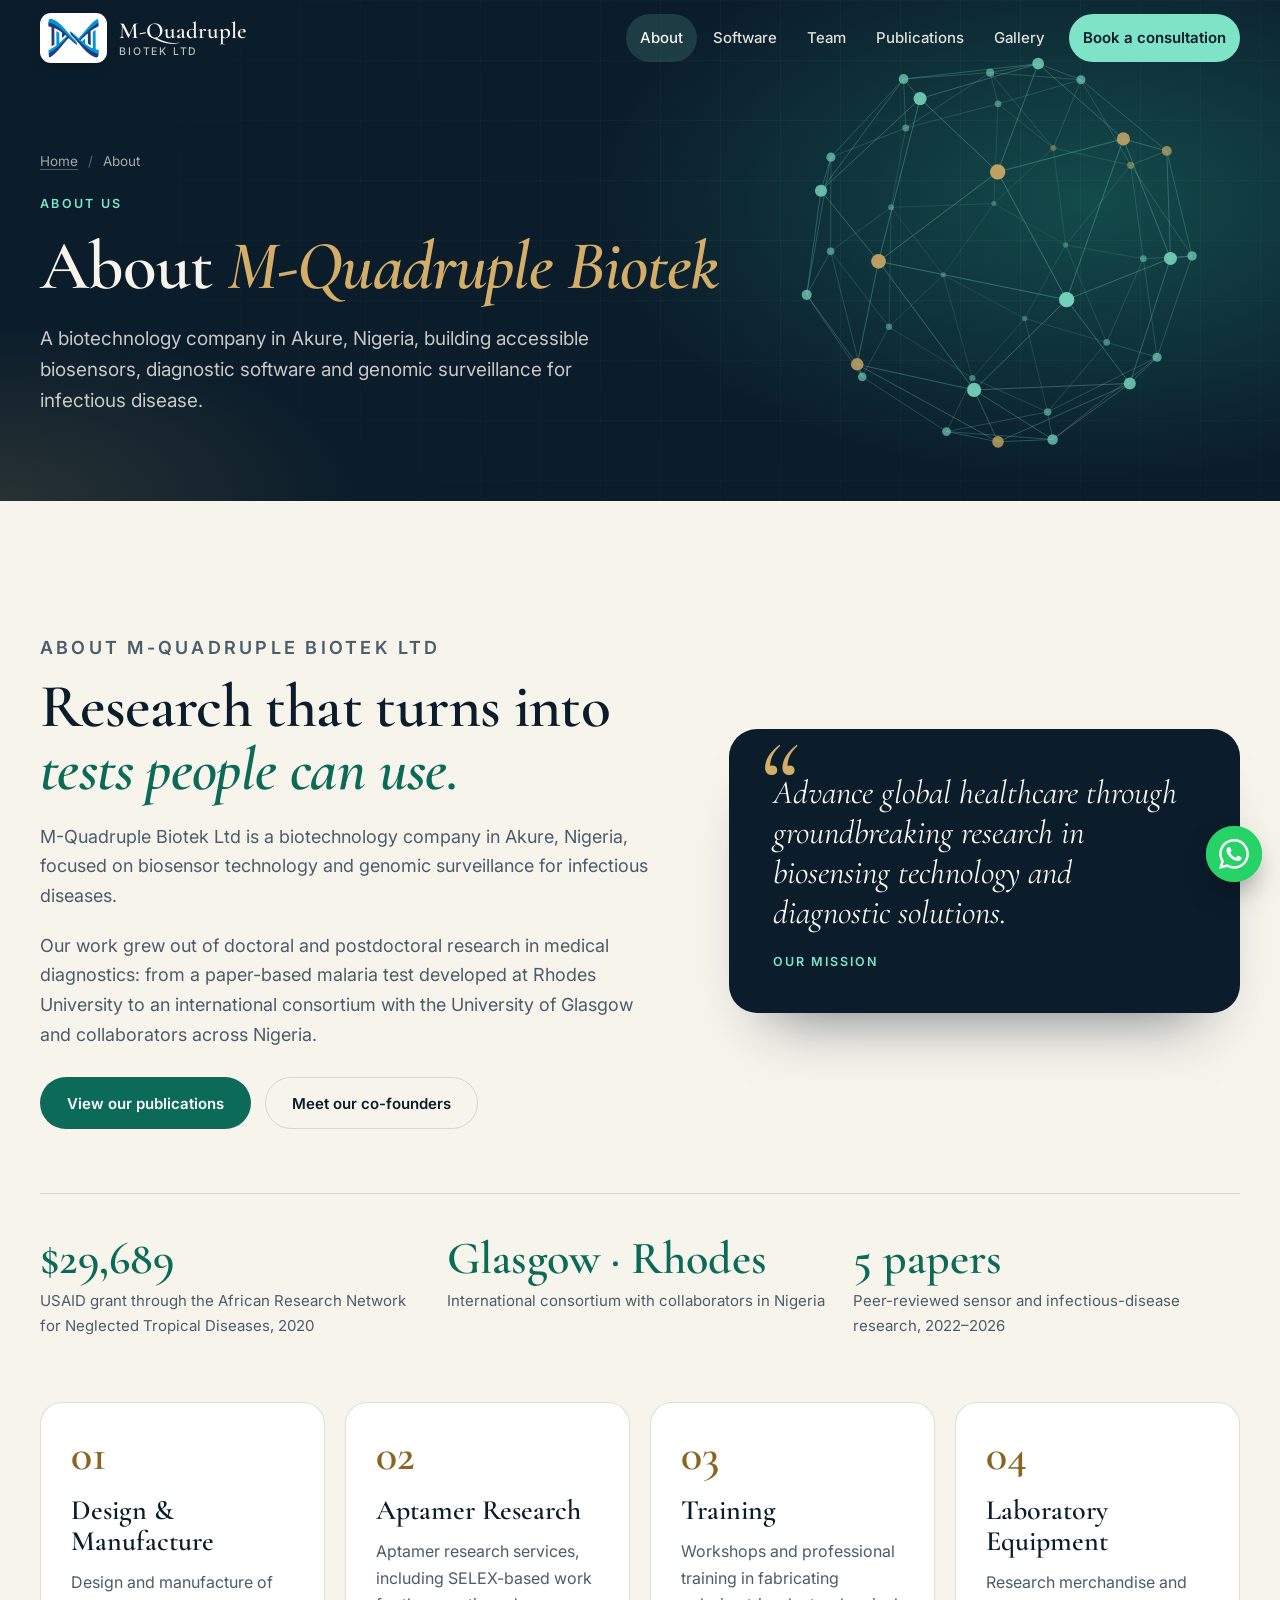
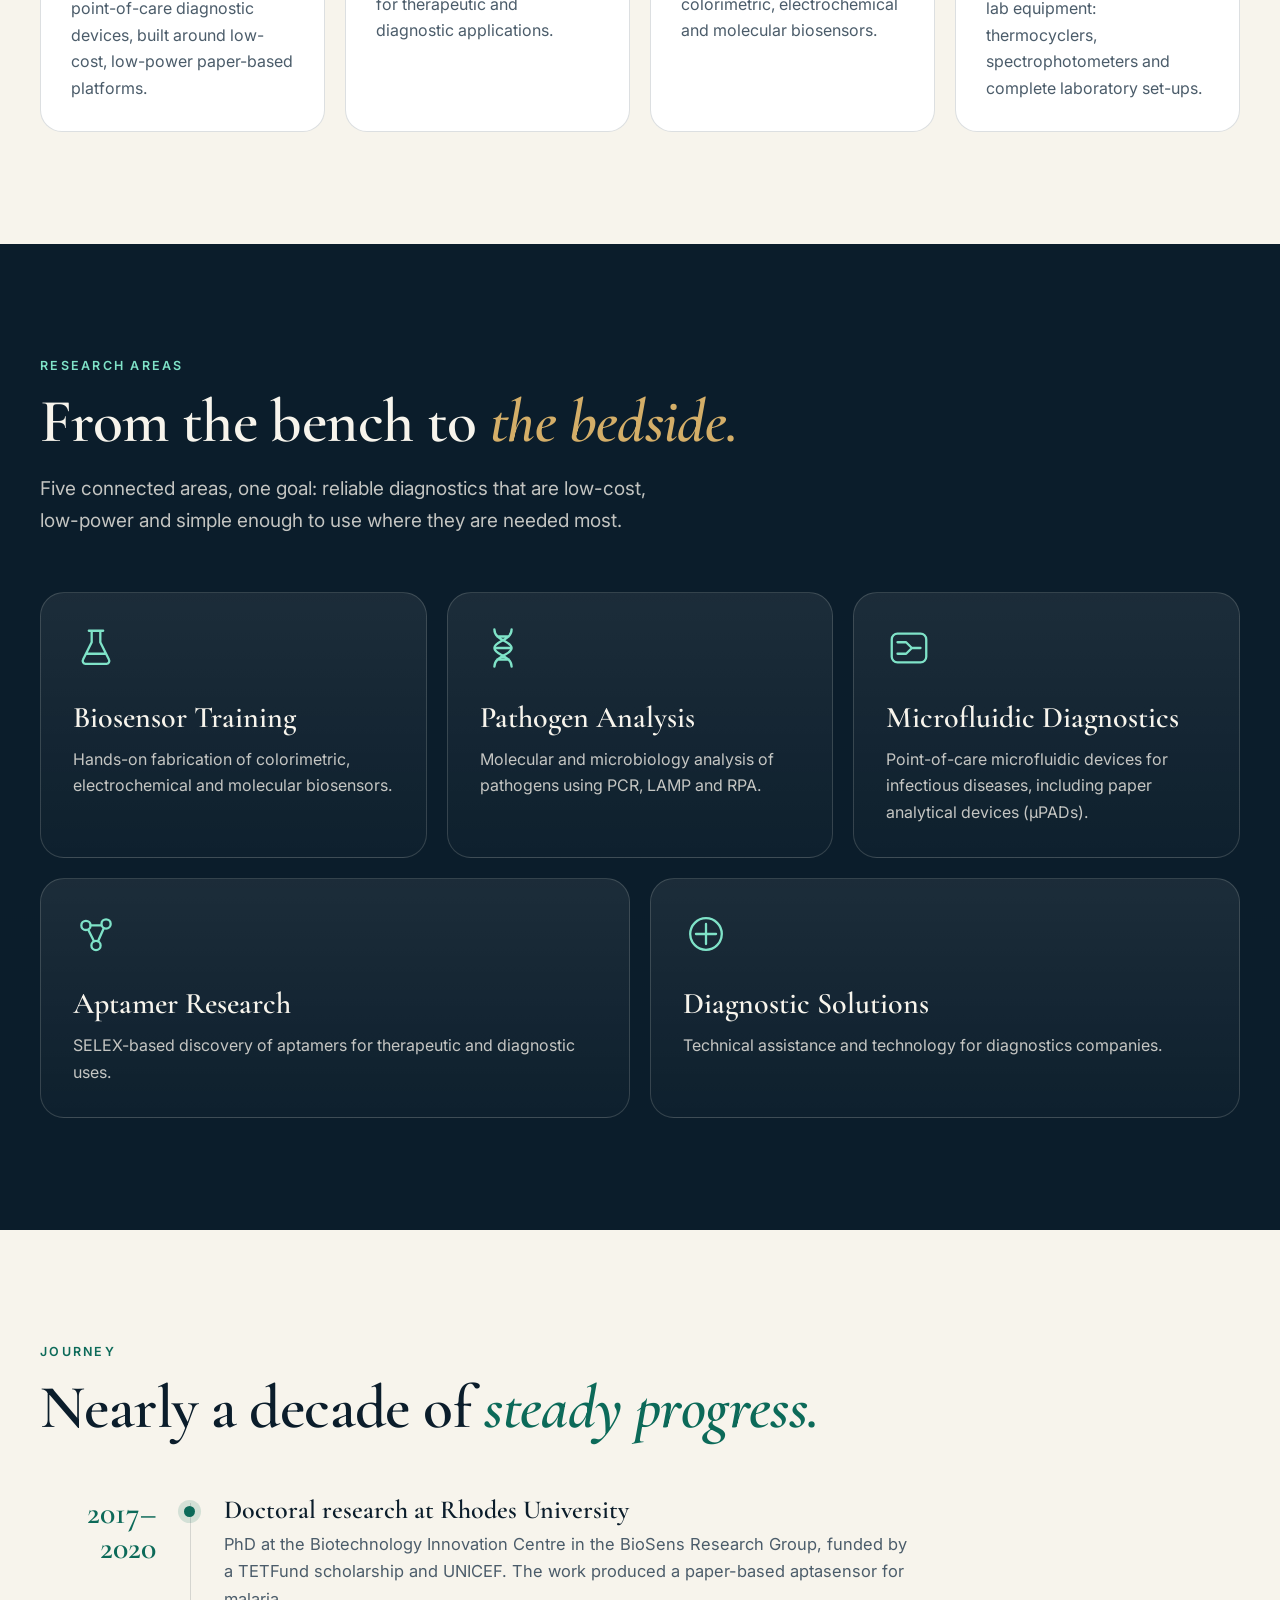
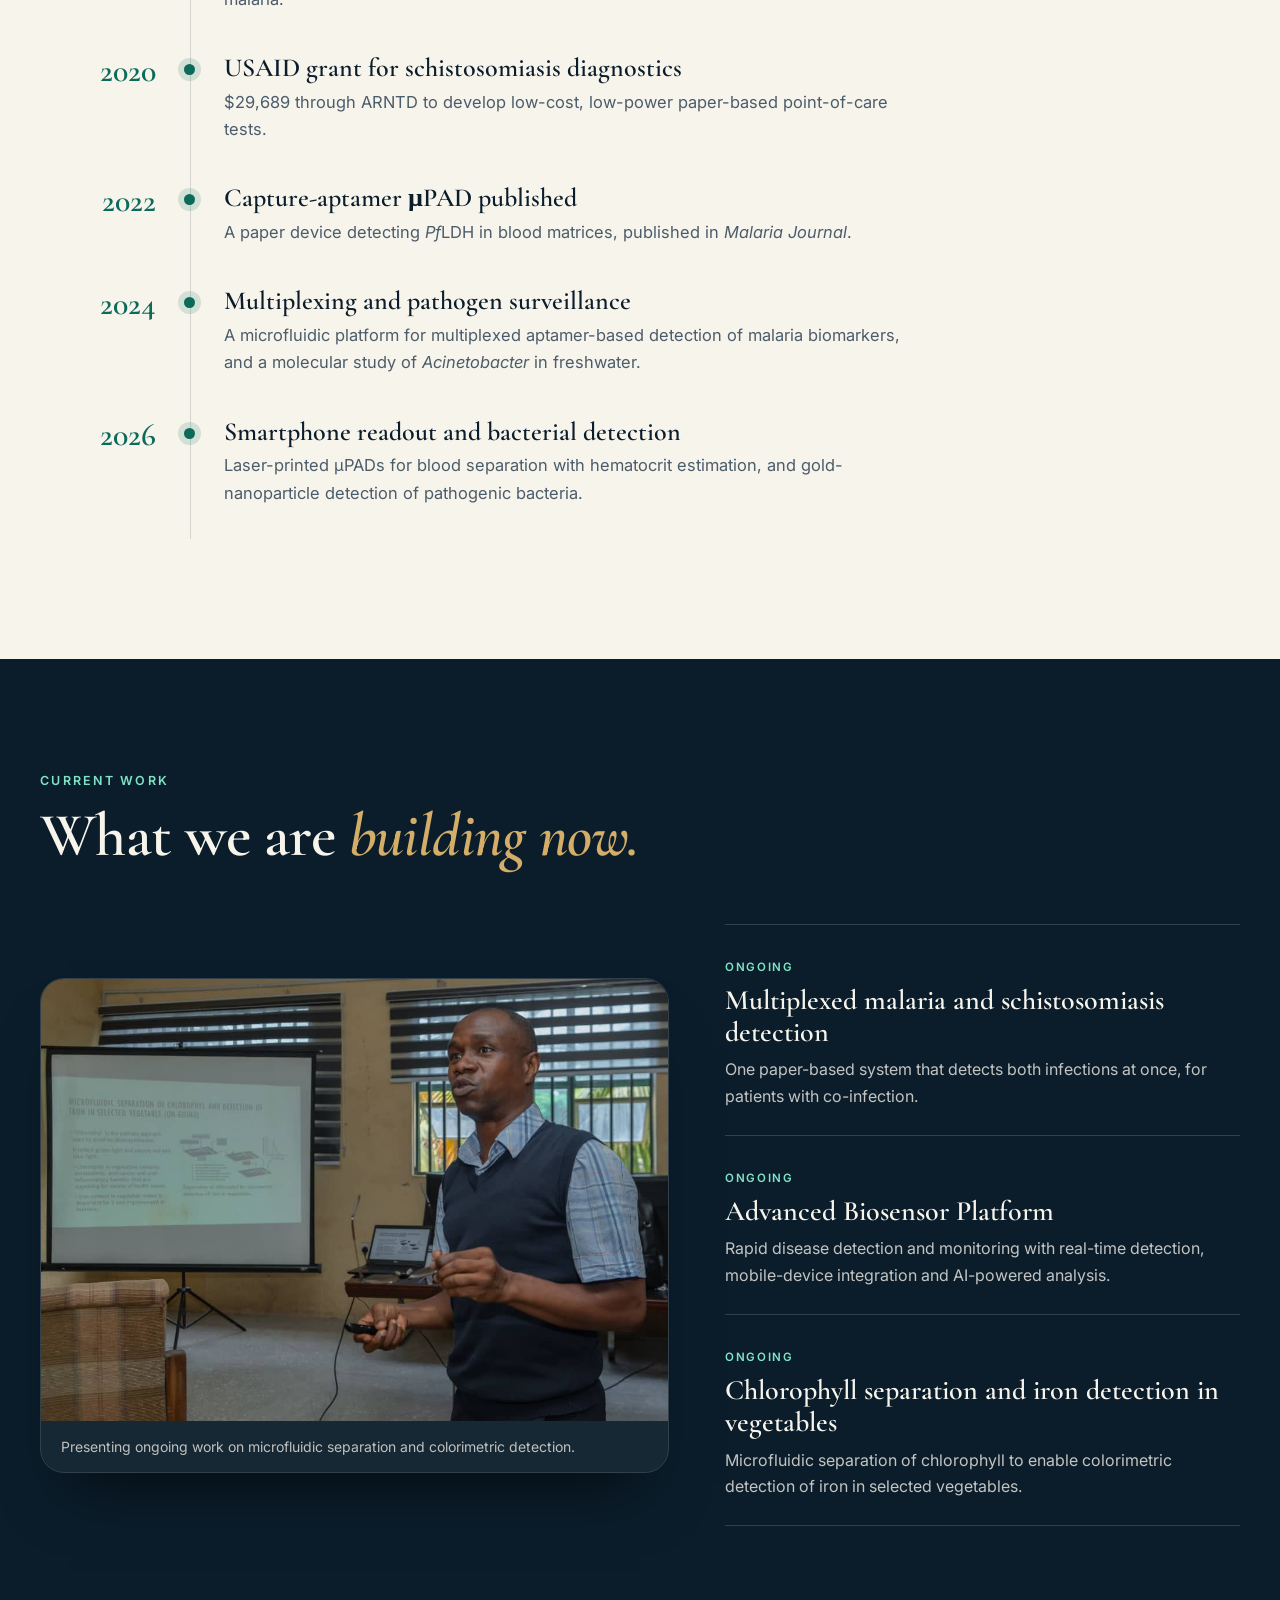
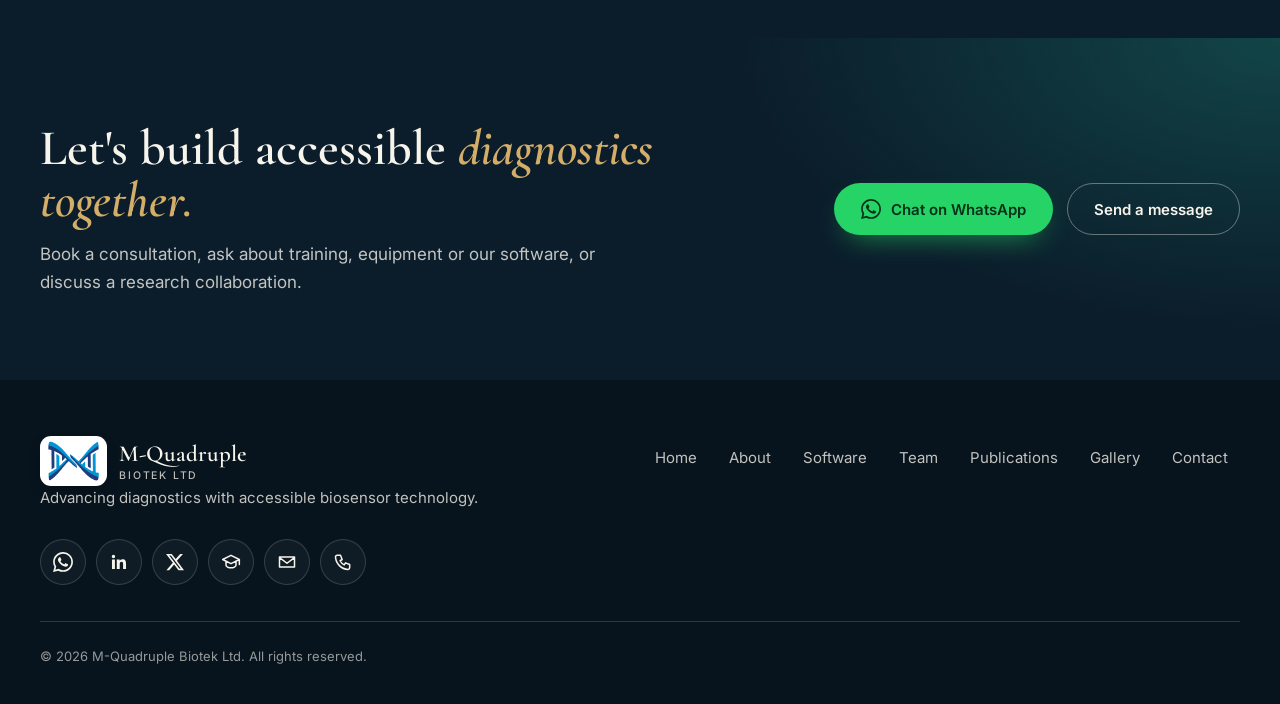
==== commit ca37cb7e: "Link preview with logo on every page; X button inside image viewer Co-Authored-By: Claude Sonnet 5.5" ====
--- a/about.html
+++ b/about.html
@@ -5,12 +5,23 @@
 <meta name="viewport" content="width=device-width, initial-scale=1">
 <title>About us | M-Quadruple Biotek</title>
 <meta name="description" content="About M-Quadruple Biotek Ltd: our mission, services, research areas, journey and current work.">
+<!-- Link preview (WhatsApp, Facebook, LinkedIn, X). If your web address is not https://mquadruple.com, change it in the lines below. The preview image is assets/og-image.png (it shows the logo); replace that file to change it. -->
+<link rel="canonical" href="https://mquadruple.com/about.html">
 <meta property="og:type" content="website">
+<meta property="og:site_name" content="M-Quadruple Biotek Ltd">
+<meta property="og:url" content="https://mquadruple.com/about.html">
 <meta property="og:title" content="About us | M-Quadruple Biotek">
 <meta property="og:description" content="About M-Quadruple Biotek Ltd: our mission, services, research areas, journey and current work.">
-<!-- For link previews, replace with the full address once your domain is live, e.g. https://yourdomain.com/assets/og-image.png -->
-<meta property="og:image" content="assets/og-image.png">
+<meta property="og:image" content="https://mquadruple.com/assets/og-image.png">
+<meta property="og:image:secure_url" content="https://mquadruple.com/assets/og-image.png">
+<meta property="og:image:type" content="image/png">
+<meta property="og:image:width" content="1200">
+<meta property="og:image:height" content="630">
+<meta property="og:image:alt" content="M-Quadruple Biotek logo: Biosensor Biotechnology and Genomic Surveillance">
 <meta name="twitter:card" content="summary_large_image">
+<meta name="twitter:title" content="About us | M-Quadruple Biotek">
+<meta name="twitter:description" content="About M-Quadruple Biotek Ltd: our mission, services, research areas, journey and current work.">
+<meta name="twitter:image" content="https://mquadruple.com/assets/og-image.png">
 <meta name="theme-color" content="#0B1D2B">
 <link rel="icon" href="assets/favicon.ico" sizes="any">
 <link rel="icon" href="assets/favicon-32.png" type="image/png" sizes="32x32">
--- a/css/styles.css
+++ b/css/styles.css
@@ -3,9 +3,9 @@
    One stylesheet, no frameworks. Colours live in :root below.
    ========================================================== */
 :root{
-  --ink:#0B1D2B; --ink-2:#12293A;
+  --ink:#0B1D2B; --ink-2:#12293A; --ink-3:#183449;
   --paper:#F7F4EC; --paper-2:#EFEAE0;
-  --green:#0C6A59; --mint:#7FE3C8; --gold:#D4AE68; --gold-d:#8A6420;
+  --green:#0C6A59; --green-2:#118A74; --mint:#7FE3C8; --gold:#D4AE68; --gold-d:#8A6420;
   --muted:#4B5C6A;
   --line:rgba(11,29,43,.14); --line-l:rgba(247,244,236,.16);
   --serif:'Cormorant Garamond','Iowan Old Style',Georgia,serif;
@@ -222,13 +222,26 @@
 .gt span{position:absolute;left:12px;right:12px;bottom:12px;padding:8px 12px;border-radius:12px;font-size:13px;font-weight:500;color:#fff;text-align:left;background:rgba(11,29,43,.74);opacity:0;transform:translateY(8px);transition:opacity .3s,transform .3s}
 .gt:hover span,.gt:focus-visible span{opacity:1;transform:none}
 @media(hover:none){.gt span{opacity:1;transform:none}}
-.w2{grid-column:span 2}.w3{grid-column:span 3}.r2{grid-row:span 2}
-@media(max-width:900px){.gal{grid-template-columns:repeat(2,minmax(0,1fr));grid-auto-rows:210px}.w3{grid-column:span 2}}
+.gtag{position:absolute;left:12px;top:12px;z-index:1;max-width:calc(100% - 24px);padding:5px 11px;border-radius:999px;font:600 11.5px/1.2 var(--sans);letter-spacing:.03em;font-style:normal;color:var(--ink);background:rgba(127,227,200,.94);box-shadow:0 6px 16px -6px rgba(0,0,0,.5)}
+.gal-groups{margin-top:8px}
+.gal-group{margin-top:56px}
+.gal-group[hidden]{display:none}
+.gal-group .gal{margin-top:22px}
+.gal-head{display:flex;flex-wrap:wrap;align-items:baseline;gap:6px 18px;padding-bottom:14px;border-bottom:1px solid var(--line)}
+.gal-head h2{font-family:var(--serif);font-weight:600;font-size:clamp(28px,3.4vw,40px);line-height:1.05}
+.gal-head p{flex:1 1 260px;color:var(--muted);font-size:15px}
+.gal-n{font-size:13px;font-weight:600;color:var(--green)}
+.gal-empty{margin-top:22px;padding:34px;border:1px dashed var(--line);border-radius:20px;text-align:center;color:var(--muted)}
+.w4{grid-column:1/-1}.w2{grid-column:span 2}.w3{grid-column:span 3}.r2{grid-row:span 2}
+@media(max-width:900px){.gal{grid-template-columns:repeat(2,minmax(0,1fr));grid-auto-rows:210px}.w3{grid-column:span 2}.w4{grid-column:1/-1}}
 dialog.lb{border:0;padding:0;background:transparent;max-width:min(94vw,1100px);max-height:92vh;overflow:visible;color:#fff}
 dialog.lb::backdrop{background:rgba(5,12,19,.88)}
-.lb figure img{max-height:78vh;width:auto;margin:auto;border-radius:16px}
+.lb figure img{display:block;max-height:78vh;max-width:min(94vw,1100px);width:auto;height:auto;margin:auto;border-radius:16px}
+.lb figcaption{display:table-caption;caption-side:bottom}
 .lb figcaption{text-align:center;margin-top:14px;font-size:15px}
-.lb-x{position:absolute;top:-56px;right:0;width:48px;height:48px;border-radius:50%;border:1px solid rgba(255,255,255,.4);background:transparent;color:#fff;font-size:26px;line-height:1;cursor:pointer}
+.lb figure{position:relative;display:table;margin:0 auto}
+.lb-x{position:absolute;top:10px;right:10px;z-index:2;width:44px;height:44px;border-radius:50%;border:1px solid rgba(255,255,255,.55);background:rgba(11,29,43,.72);color:#fff;font-size:28px;line-height:1;cursor:pointer;display:grid;place-items:center;padding:0;backdrop-filter:blur(4px);-webkit-backdrop-filter:blur(4px);transition:background .2s,transform .2s}
+.lb-x:hover,.lb-x:focus-visible{background:var(--mint);color:var(--ink);transform:scale(1.06)}
 
 /* ---------- contact ---------- */
 .contact-grid{display:grid;grid-template-columns:minmax(0,1fr) minmax(0,1fr);gap:64px;align-items:start}
@@ -424,6 +437,61 @@
 .cta-in p{margin-top:14px;max-width:560px;color:rgba(247,244,236,.78)}
 .cta-btns{display:flex;flex-wrap:wrap;gap:14px}
 
+/* ---------- menu button turns into an X ---------- */
+.menu-btn span{transition:transform .3s,opacity .2s}
+.menu-btn[aria-expanded="true"] span:nth-child(1){transform:translateY(7px) rotate(45deg)}
+.menu-btn[aria-expanded="true"] span:nth-child(2){opacity:0}
+.menu-btn[aria-expanded="true"] span:nth-child(3){transform:translateY(-7px) rotate(-45deg)}
+.menu-btn[aria-expanded="true"]{background:rgba(127,227,200,.16);border-color:var(--mint);color:var(--mint)}
+
+/* ---------- software page (modern) ---------- */
+.sw-hero{min-height:560px;display:flex;align-items:center;padding-bottom:140px}
+.dna-hero{position:absolute;right:0;top:0;width:50%;height:100%;z-index:0;pointer-events:none}
+.chips-row{display:flex;flex-wrap:wrap;gap:10px;margin-top:30px}
+.chips-row li{display:inline-flex;align-items:center;gap:9px;padding:9px 16px;border-radius:999px;font-size:13.5px;font-weight:500;border:1px solid var(--line-l);background:rgba(255,255,255,.05);color:rgba(247,244,236,.9);backdrop-filter:blur(6px);-webkit-backdrop-filter:blur(6px)}
+.chips-row li::before{content:"";width:7px;height:7px;border-radius:50%;background:var(--mint);box-shadow:0 0 10px var(--mint)}
+.sw-bar{position:relative;z-index:2;margin-top:-84px}
+.sw-bar .grid3{display:grid;grid-template-columns:repeat(3,minmax(0,1fr));gap:18px}
+.hl{display:flex;gap:16px;align-items:flex-start;padding:24px 26px;border-radius:24px;background:#fff;border:1px solid var(--line);box-shadow:0 30px 60px -34px rgba(11,29,43,.45)}
+.hl .ic{flex:none}
+.hl h3{font-family:var(--serif);font-size:23px;line-height:1.1;font-weight:700}
+.hl p{margin-top:6px;font-size:14.5px;color:var(--muted);line-height:1.5}
+.software.modern{padding-top:84px;background:radial-gradient(45% 30% at 100% 8%,rgba(127,227,200,.22),transparent 70%),radial-gradient(40% 30% at 0% 55%,rgba(212,174,104,.16),transparent 70%),linear-gradient(rgba(11,29,43,.035) 1px,transparent 1px) 0 0/100% 56px,var(--paper)}
+.modern .sw-list{counter-reset:sw;gap:40px;margin-top:0}
+.modern .sw{counter-increment:sw;position:relative;overflow:hidden;padding:56px;border-radius:36px;background:#fff;border:1px solid var(--line);box-shadow:0 50px 90px -50px rgba(11,29,43,.5)}
+.modern .sw::before{content:"0" counter(sw);position:absolute;top:14px;right:30px;font-family:var(--serif);font-weight:700;font-size:120px;line-height:1;color:transparent;-webkit-text-stroke:1.2px rgba(12,106,89,.22);pointer-events:none}
+.modern .sw-dark{background:radial-gradient(60% 70% at 100% 0%,rgba(31,143,122,.35),transparent 70%),linear-gradient(160deg,var(--ink-3),var(--ink));border-color:rgba(127,227,200,.25);color:var(--paper)}
+.modern .sw-dark::before{-webkit-text-stroke:1.2px rgba(127,227,200,.28)}
+.sw-dark h3{color:var(--paper)}
+.sw-dark .sw-tag{color:var(--mint)}
+.sw-dark .sw-desc,.sw-dark .sw-aud{color:rgba(247,244,236,.78)}
+.sw-dark .sw-aud b{color:var(--paper)}
+.sw-dark .checks li{color:rgba(247,244,236,.9)}
+.sw-dark .checks li::before{background-color:rgba(127,227,200,.18)}
+.sw-dark .kick{color:var(--gold)}
+.sw-dark .pill{background:rgba(127,227,200,.16);color:var(--mint)}
+.sw-dark .pill-hot{background:var(--mint);color:var(--ink)}
+.sw-dark .pill-hot::before{background:var(--ink)}
+.sw-dark .btn-ghost{background:transparent;border-color:rgba(247,244,236,.35);color:var(--paper)}
+.sw-dark .btn-ghost:hover{border-color:var(--mint);color:var(--mint)}
+.sw-dark .sw-shot .tags li{background:rgba(255,255,255,.08);border-color:var(--line-l);color:var(--paper)}
+.sw-dark .browser{border-color:rgba(127,227,200,.3);box-shadow:0 50px 80px -30px rgba(0,0,0,.7),0 0 0 8px rgba(127,227,200,.06)}
+.steps-sec{background:var(--paper-2)}
+.steps{display:grid;grid-template-columns:repeat(3,minmax(0,1fr));gap:22px;margin-top:48px;position:relative;counter-reset:st}
+.steps::before{content:"";position:absolute;left:8%;right:8%;top:34px;height:2px;background:repeating-linear-gradient(90deg,rgba(12,106,89,.35) 0 8px,transparent 8px 16px)}
+.step{counter-increment:st;position:relative;padding:0 10px;text-align:center}
+.step::before{content:counter(st);position:relative;z-index:1;display:grid;place-items:center;width:68px;height:68px;margin:0 auto;border-radius:50%;background:linear-gradient(160deg,var(--green-2),var(--green));color:#fff;font-family:var(--serif);font-weight:700;font-size:32px;box-shadow:0 18px 34px -14px rgba(12,106,89,.8),0 0 0 8px var(--paper-2)}
+.step h3{font-family:var(--serif);font-size:27px;font-weight:600;margin-top:22px}
+.step p{margin:10px auto 0;max-width:290px;color:var(--muted);font-size:16px}
+@media(max-width:900px){
+  .sw-hero{min-height:0;padding-bottom:110px}
+  .dna-hero{width:100%;opacity:.4}
+  .sw-bar .grid3{grid-template-columns:1fr}
+  .modern .sw{padding:30px 22px}
+  .modern .sw::before{font-size:84px;right:18px}
+  .steps{grid-template-columns:1fr;gap:34px}.steps::before{display:none}
+}
+
 @media(prefers-reduced-motion:reduce){
   *,*::before,*::after{animation:none!important;transition:none!important}
   html{scroll-behavior:auto}
